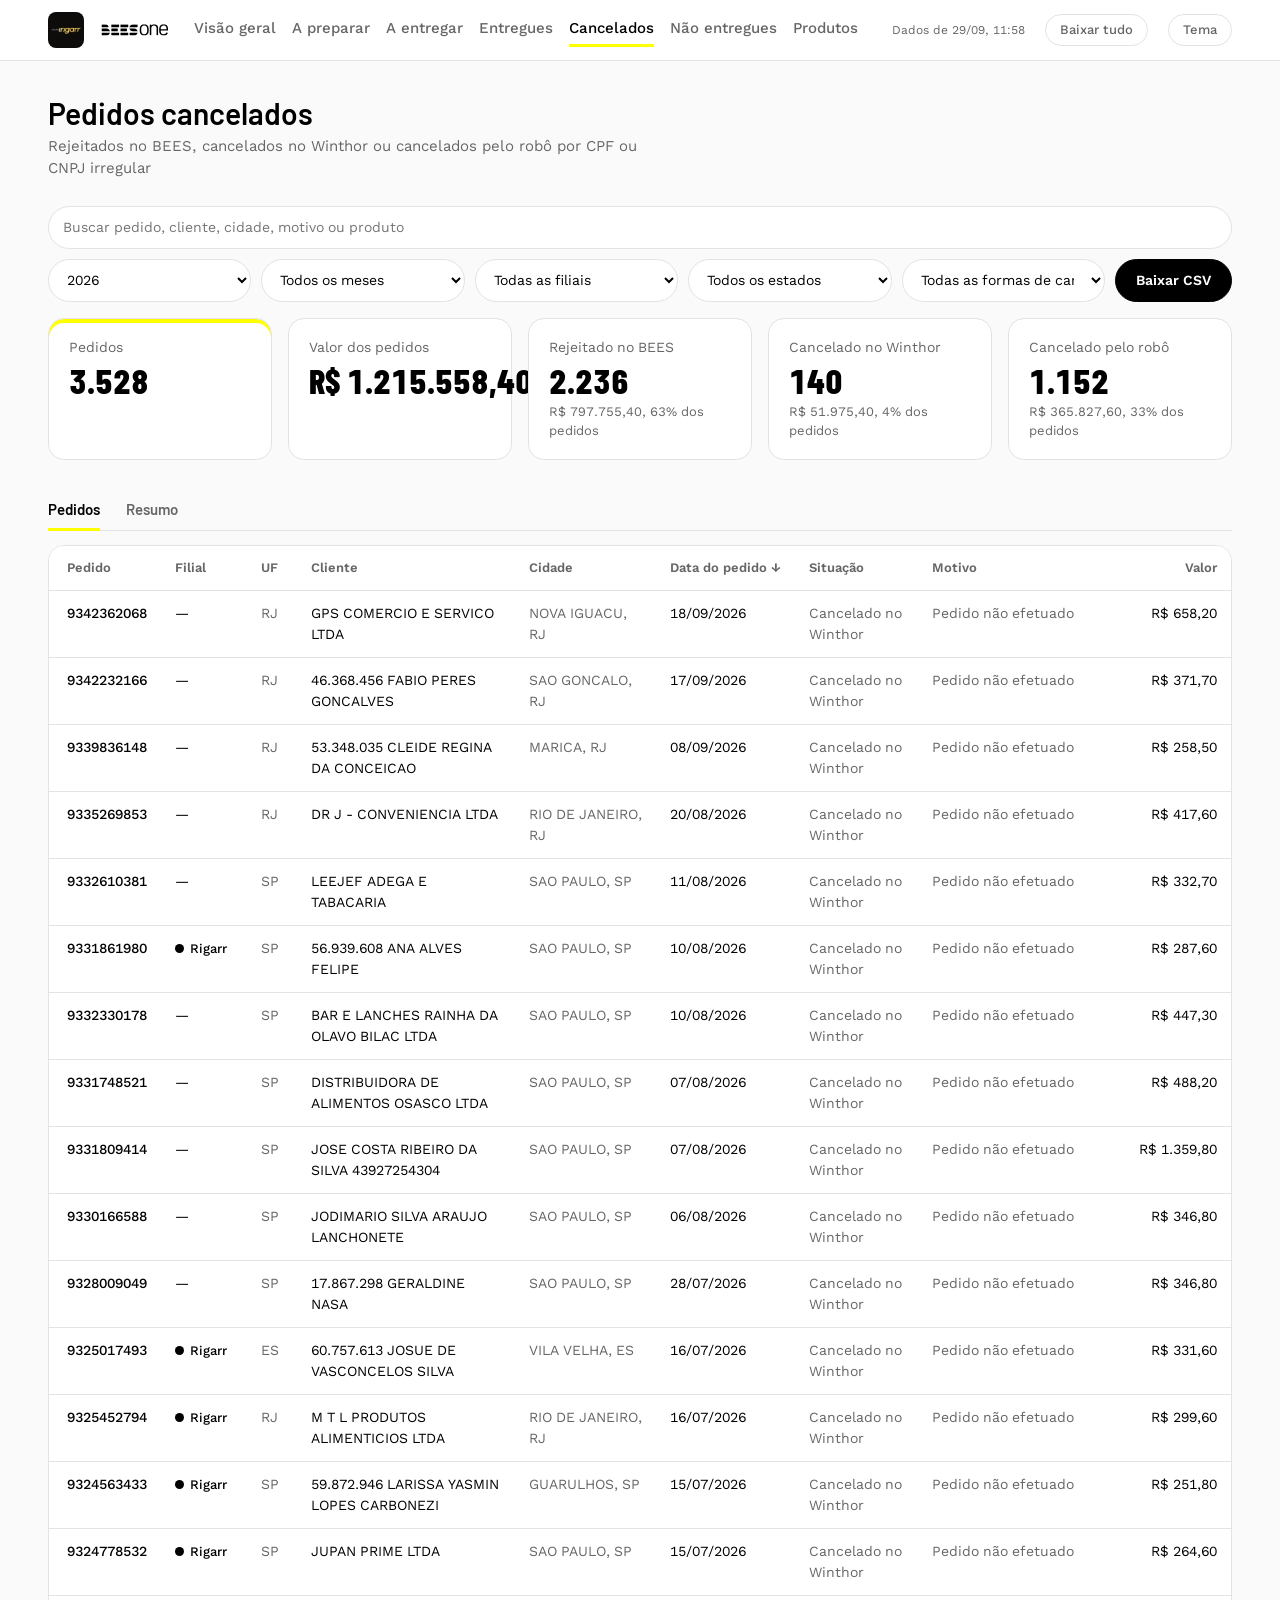
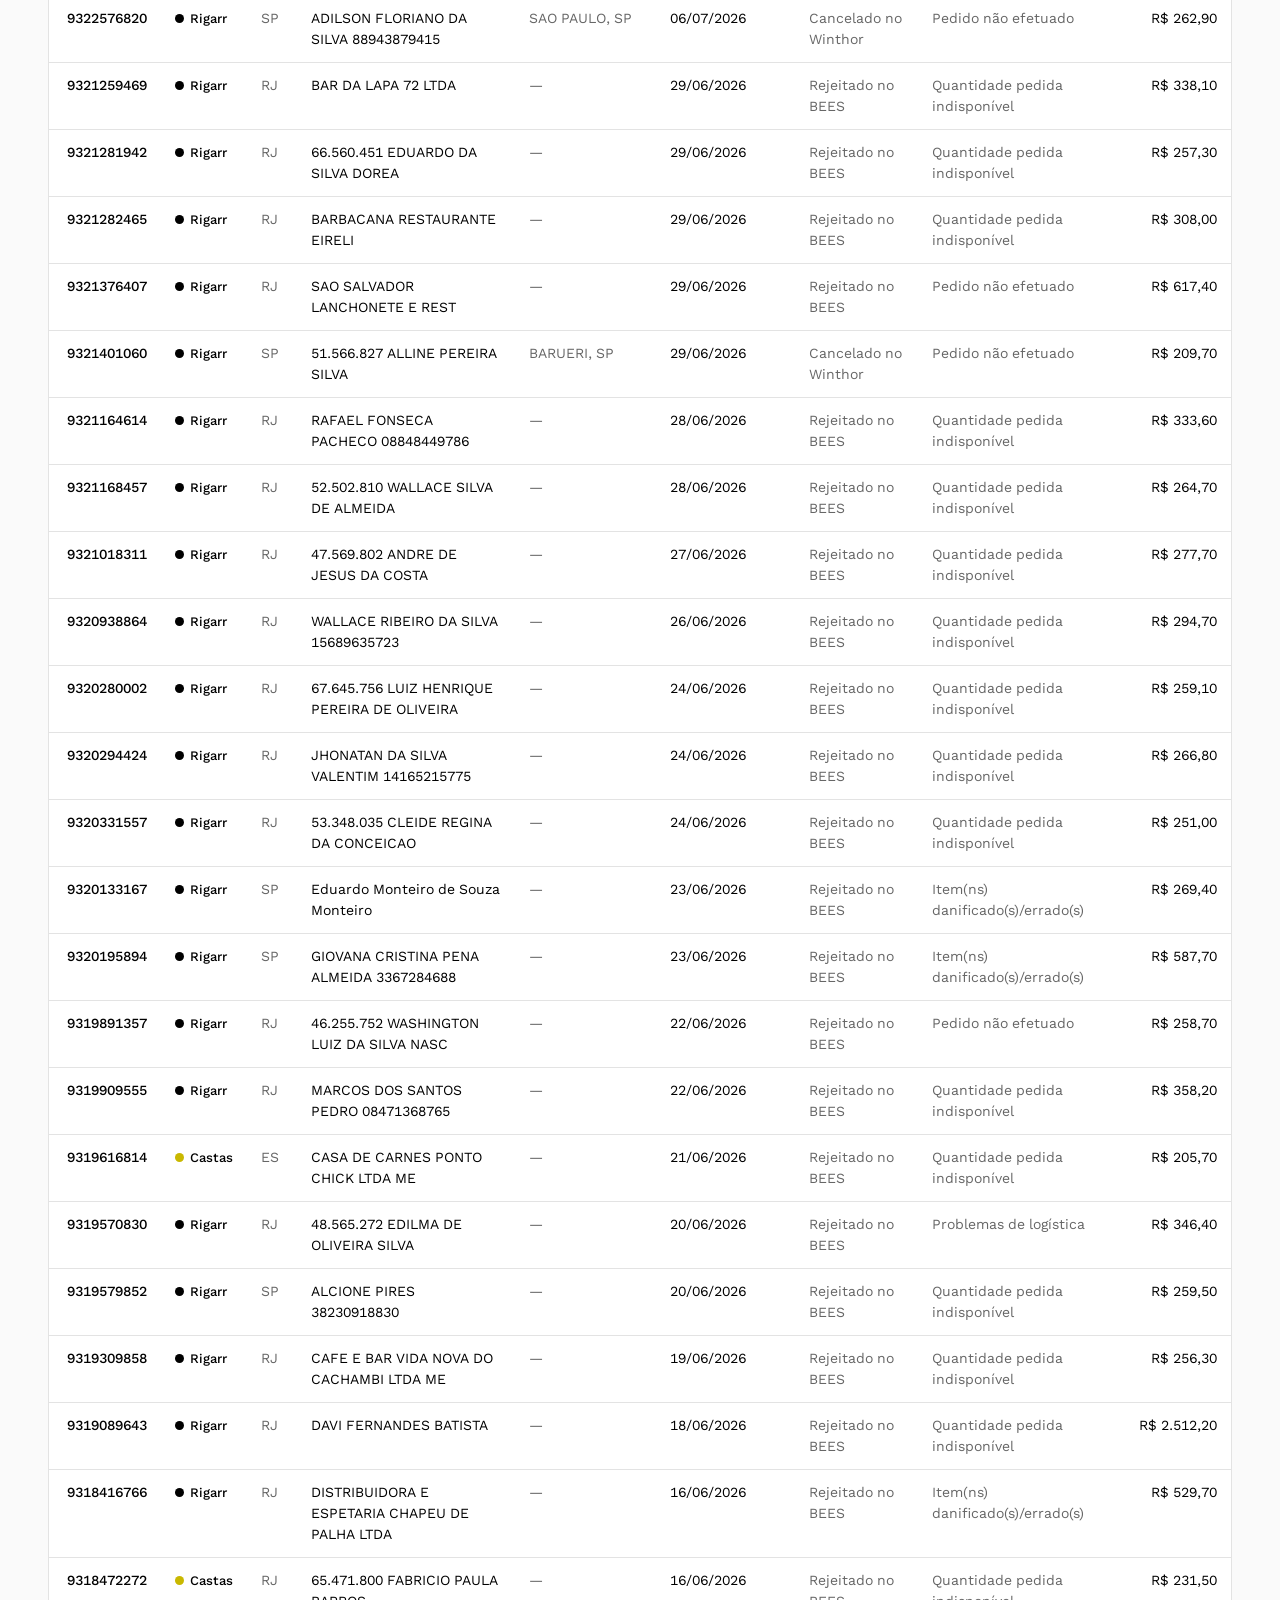
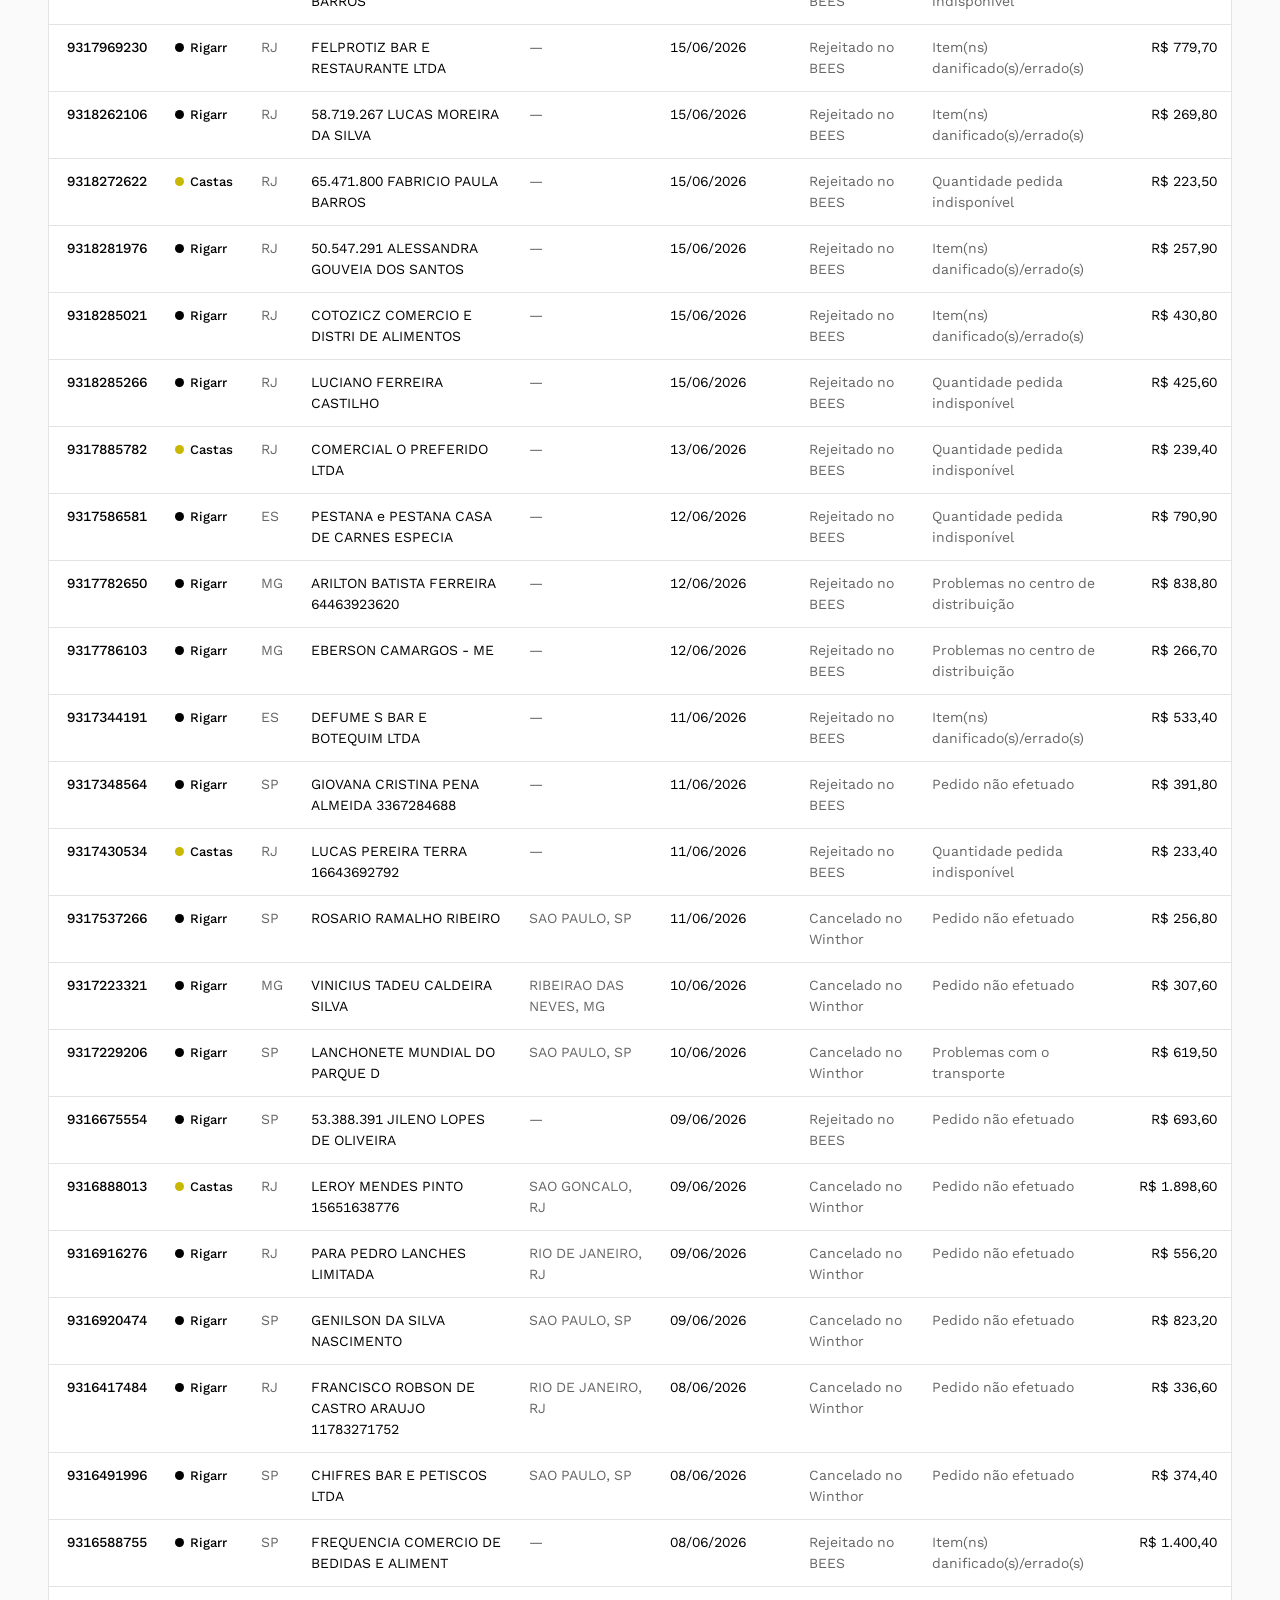
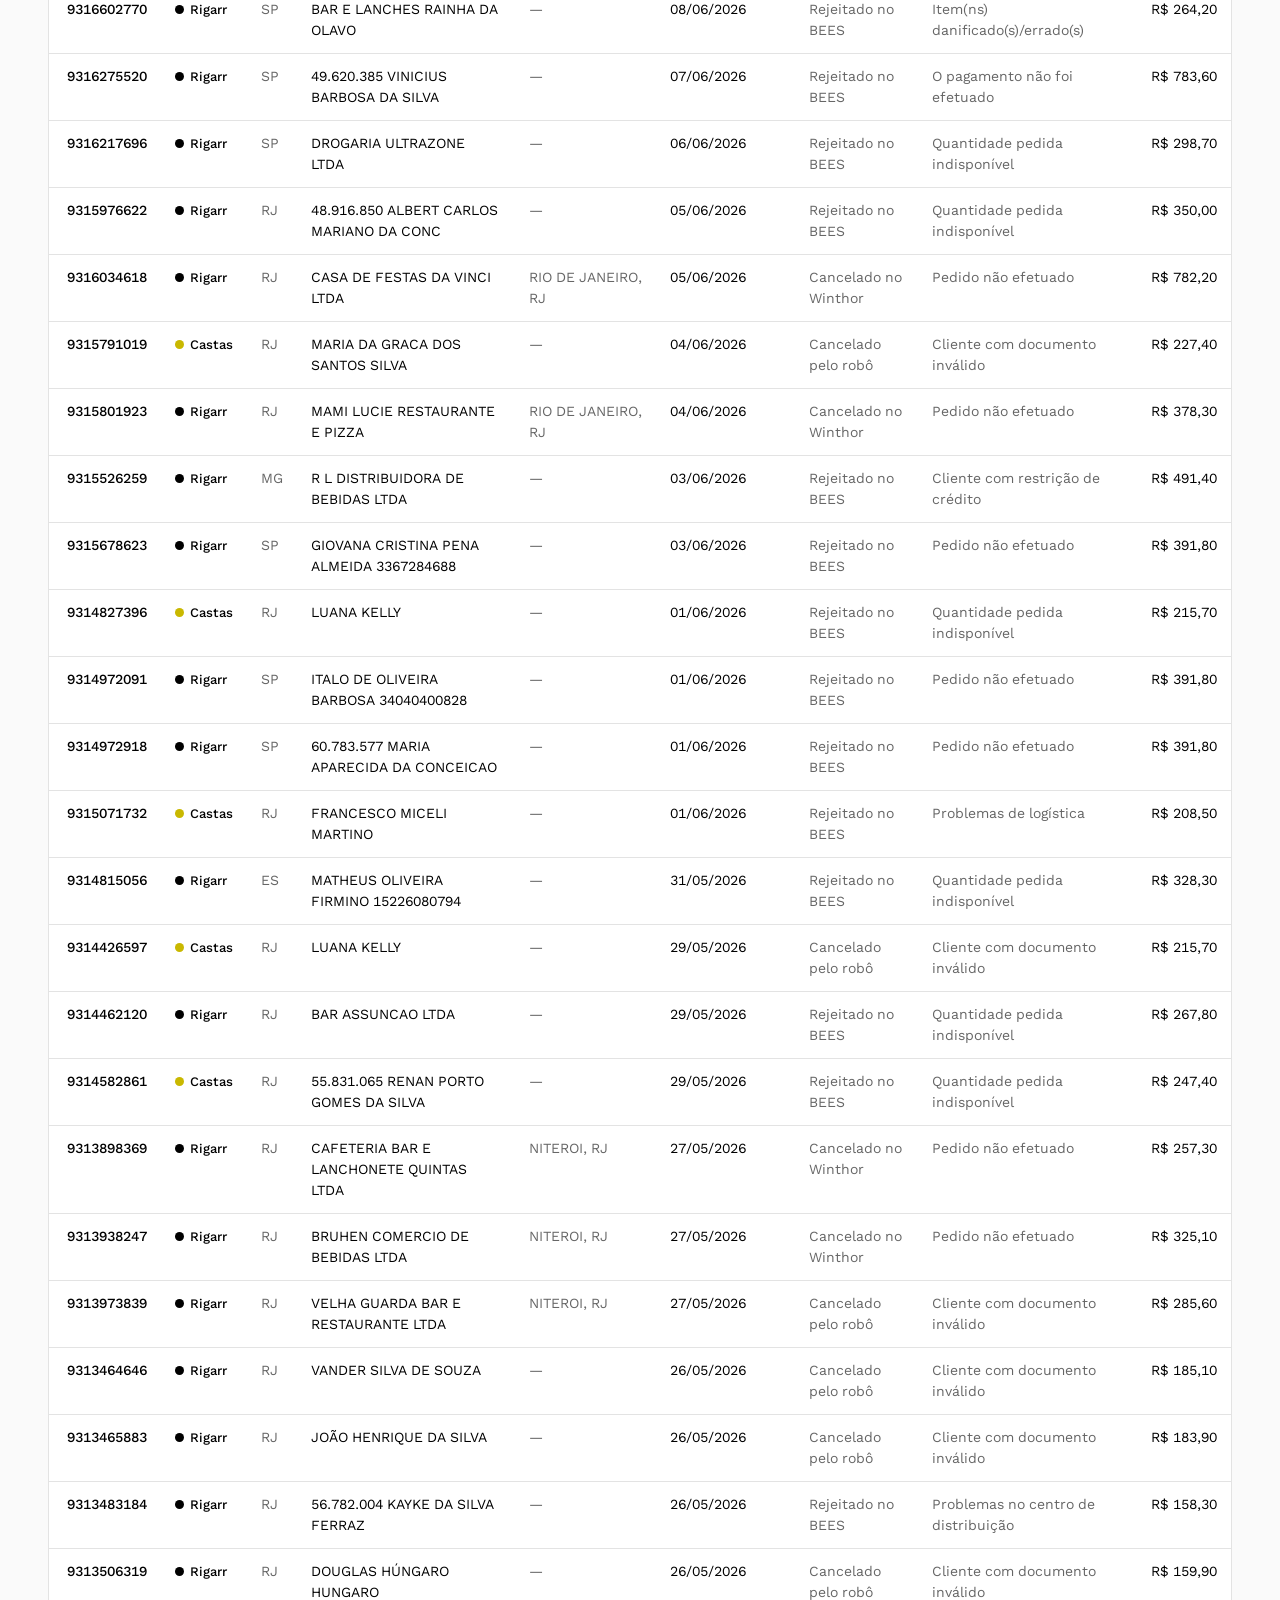
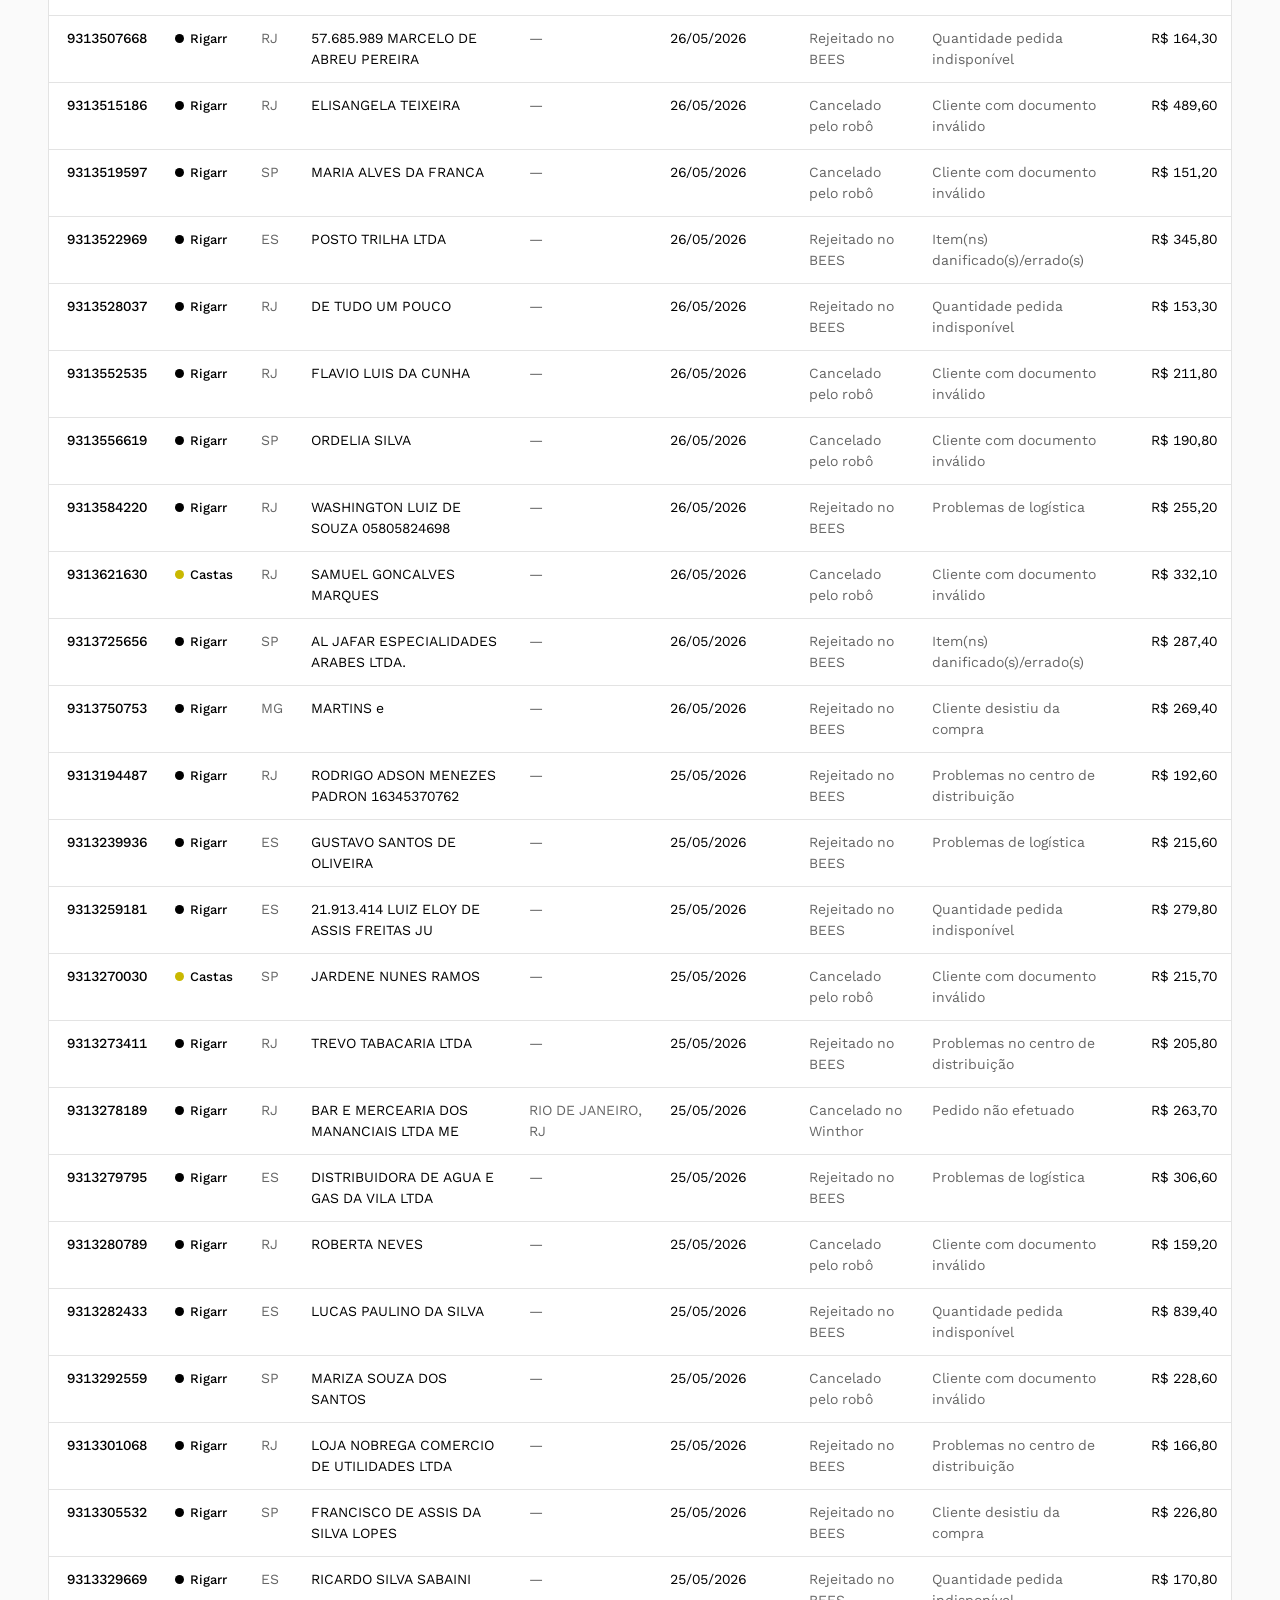
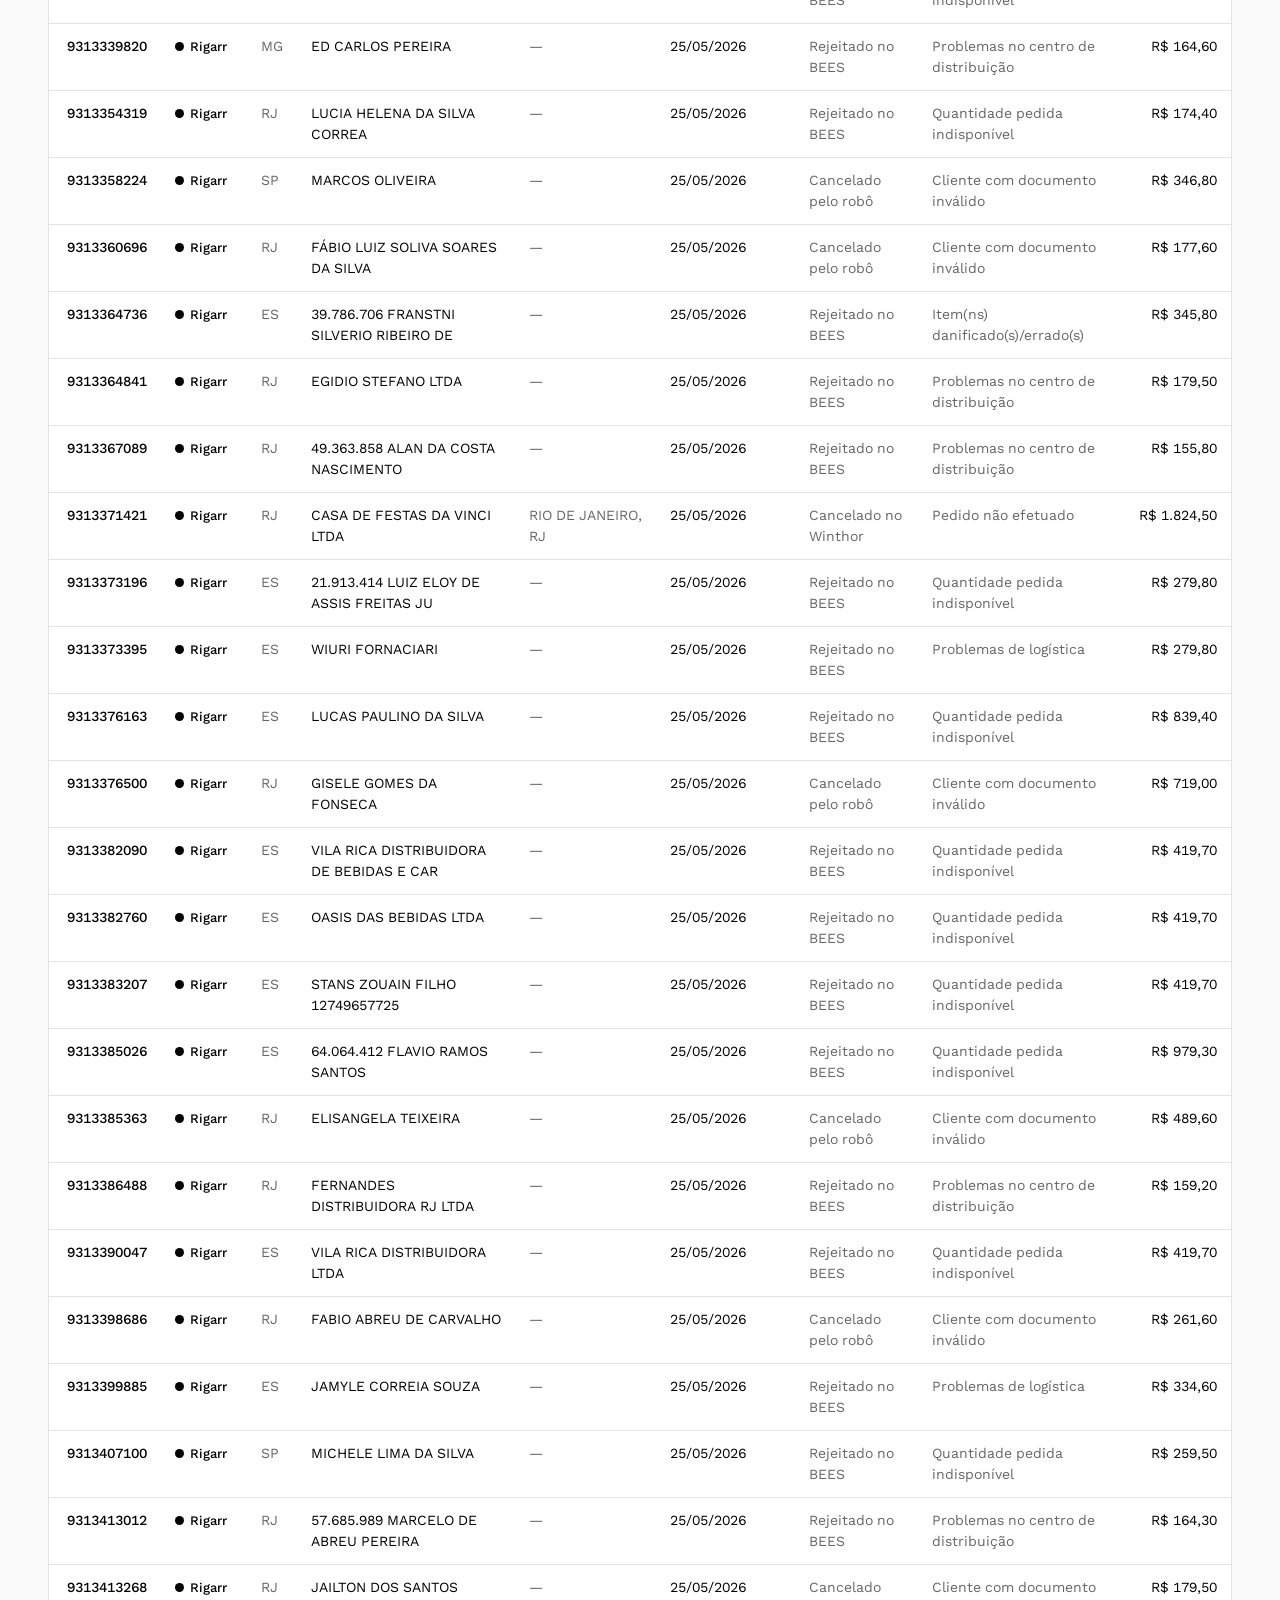
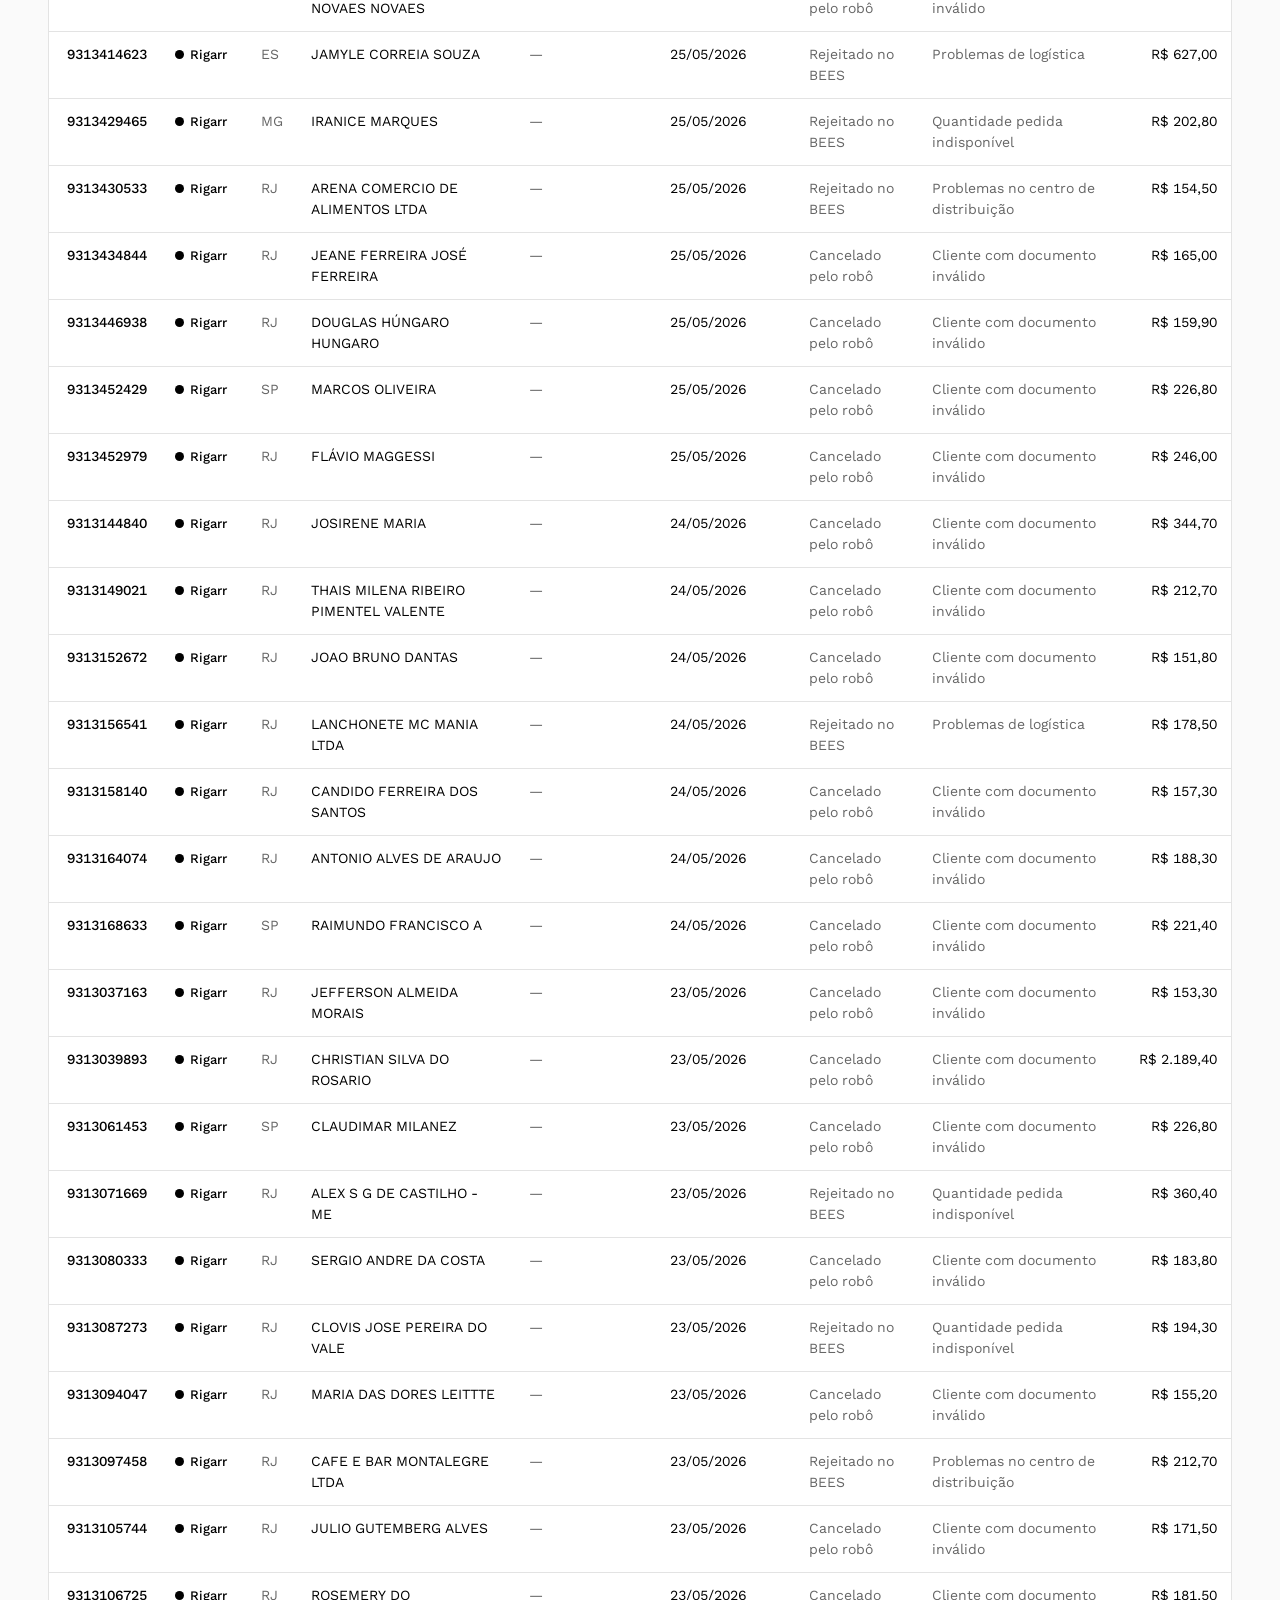
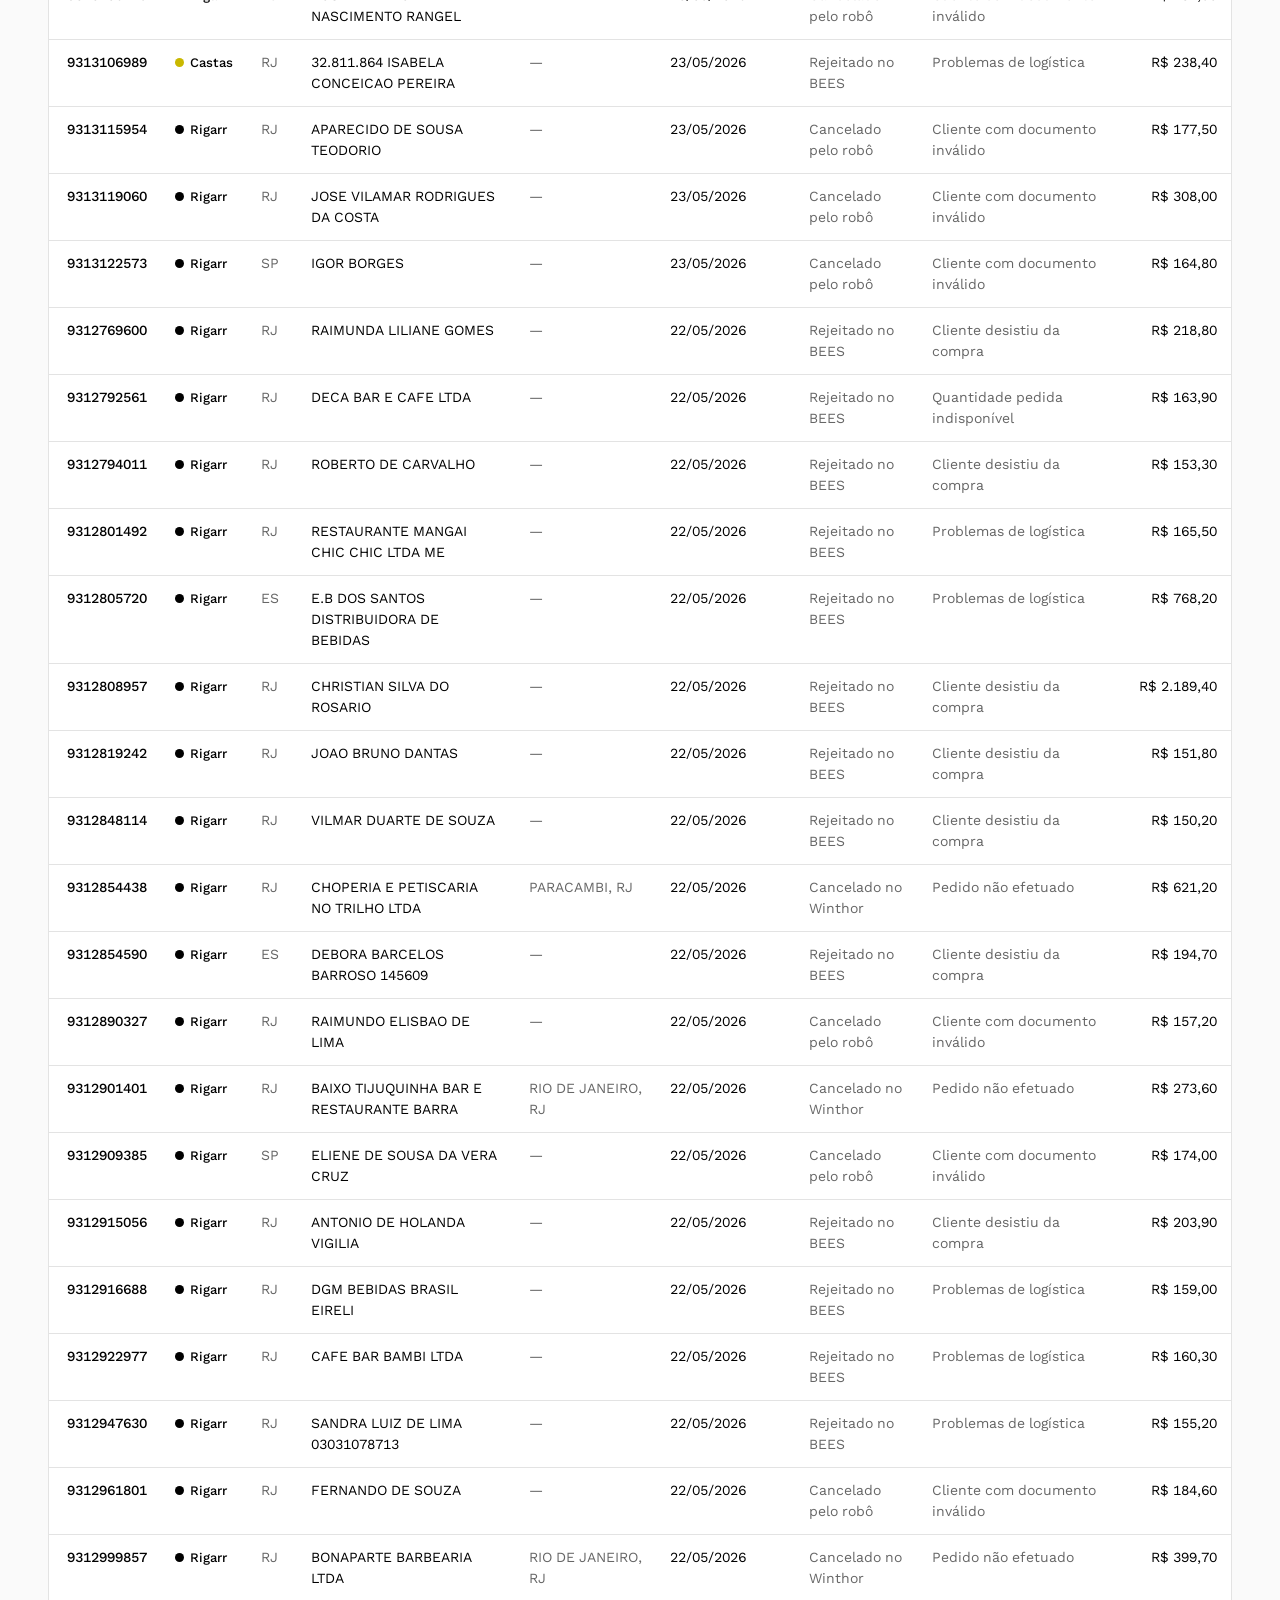
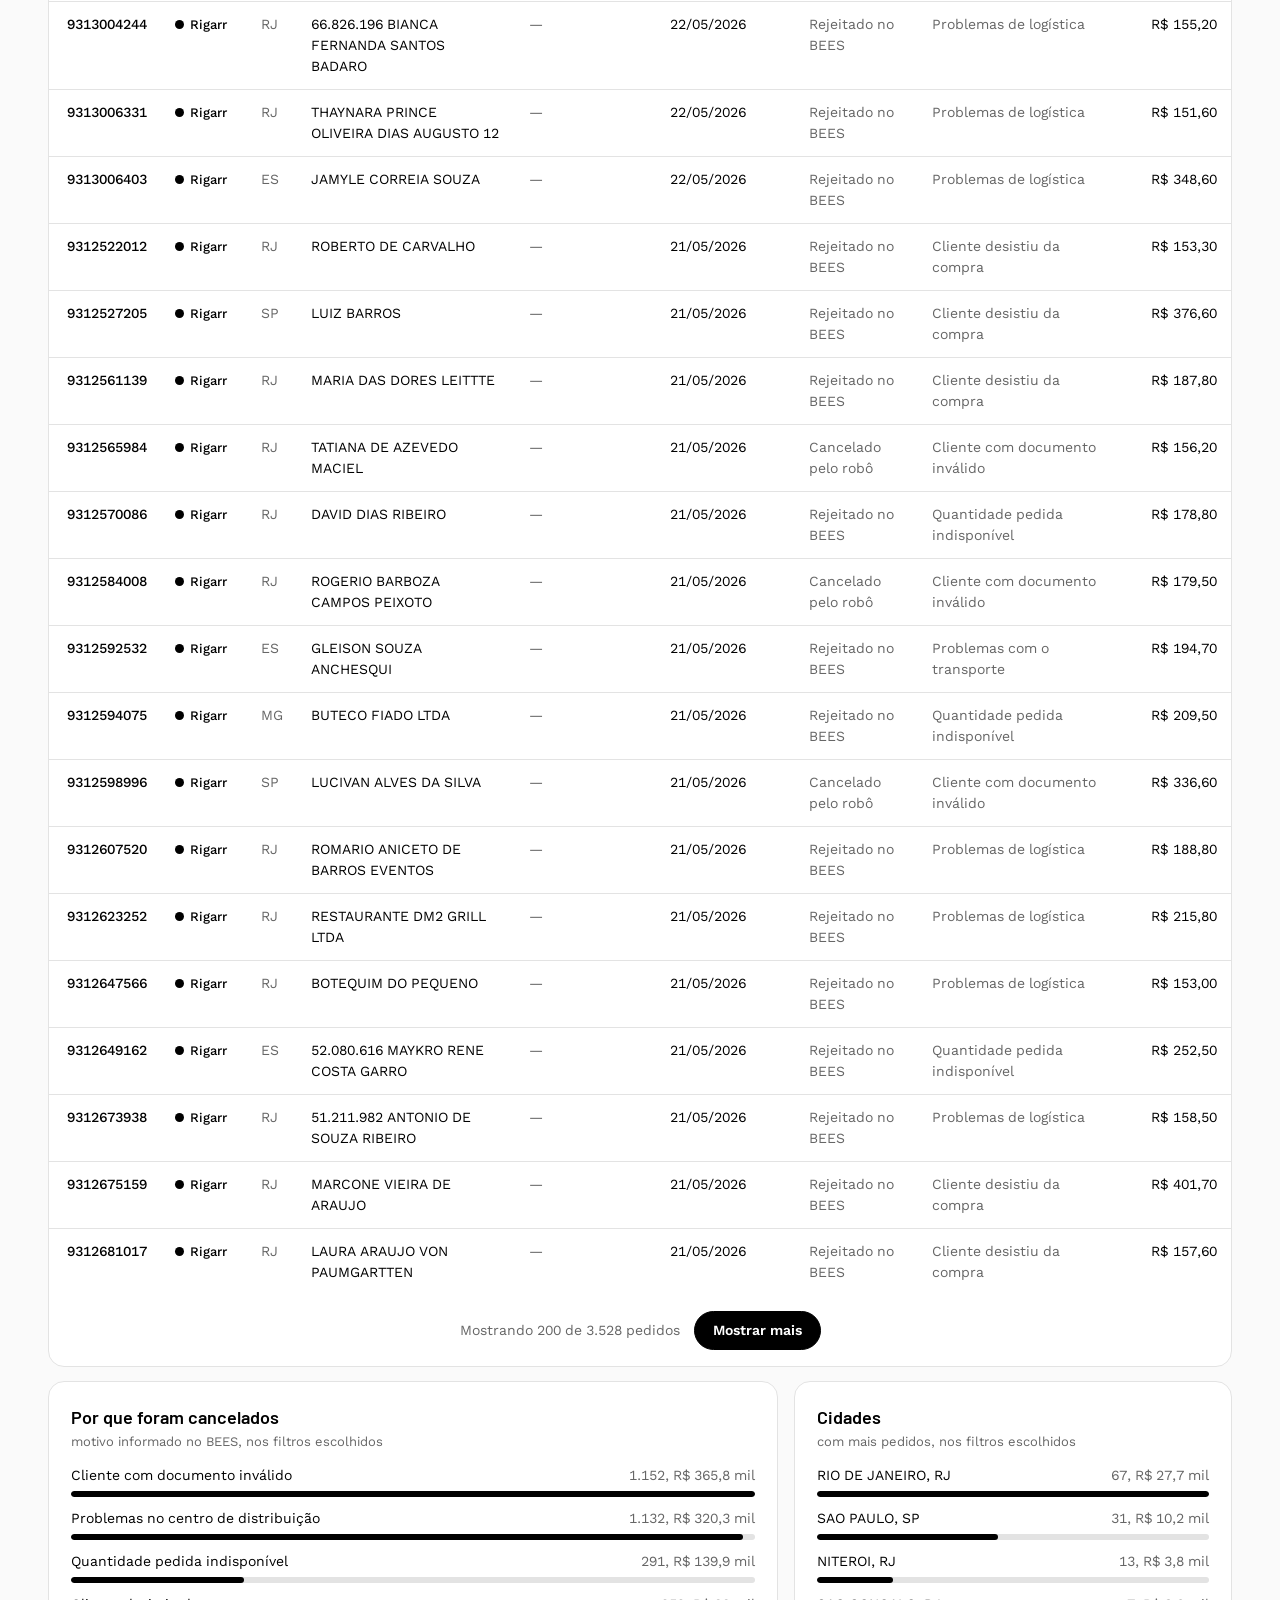
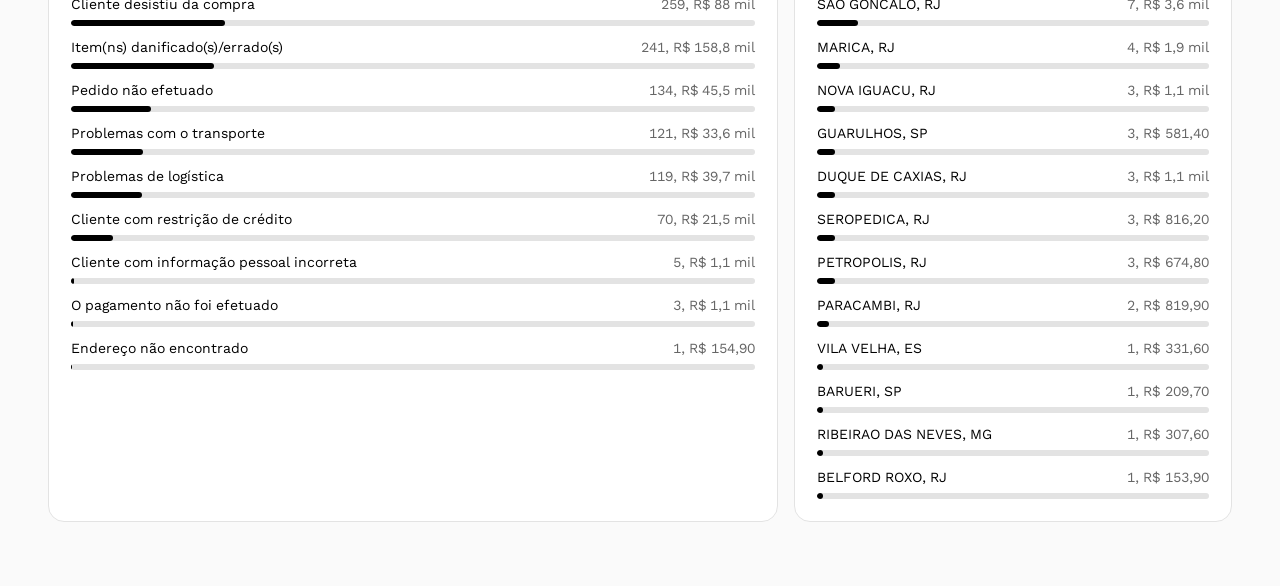
==== cancelados.html @ 4186dbd9 "Atualiza dados 29/09/2026 11:58" ====
<!doctype html>
<html lang="pt-BR">
<head>
<meta charset="utf-8">
<meta name="viewport" content="width=device-width, initial-scale=1">
<meta name="robots" content="noindex, nofollow">
<title>Pedidos Cancelados</title>
<link rel="preconnect" href="https://fonts.googleapis.com">
<link href="https://fonts.googleapis.com/css2?family=Barlow:wght@500;600;700&family=Barlow+Condensed:wght@600;800;900&family=Work+Sans:wght@400;500;600&display=swap" rel="stylesheet">
<!-- ?v= evita que o navegador mostre dados antigos do cache -->
<script>document.write('<link rel="stylesheet" href="estilo.css?v=' + Date.now() + '">')</script>
<script>document.write('<script src="dados.js?v=' + Date.now() + '"><\/script>')</script>
<script>document.write('<script src="comum.js?v=' + Date.now() + '"><\/script>')</script>
<script>document.write('<script src="pedidos_historico.js?v=' + Date.now() + '"><\/script>')</script>
</head>
<body>
<main>
  <h1>Pedidos cancelados</h1>
  <p class="sub">Rejeitados no BEES, cancelados no Winthor ou cancelados pelo robô por CPF ou CNPJ irregular</p>

  <div class="filtros f-hist">
    <input id="f-busca" type="search" placeholder="Buscar pedido, cliente, cidade, motivo ou produto">
    <select id="f-ano"></select>
    <select id="f-mes"></select>
    <select id="f-filial"><option value="">Todas as filiais</option></select>
    <select id="f-uf"><option value="">Todos os estados</option></select>
    <select id="f-tipo"><option value="">Todas as formas de cancelamento</option></select>
    <button class="botao" id="b-csv">Baixar CSV</button>
  </div>

  <div class="grade g-kpi" id="kpis"></div>

  <div class="abas">
    <button class="ativo" data-aba="pedidos">Pedidos</button>
    <button data-aba="resumo">Resumo</button>
  </div>

  <div id="aba-pedidos" class="tabela-wrap"><table id="t-pedidos"></table><div class="mais" id="mais"></div></div>
  <div id="aba-resumo" class="grade g-2" hidden style="margin-top:14px">
    <div class="card"><h2></h2><div id="r-1"></div></div>
    <div class="card"><h2>Cidades <small>com mais pedidos, nos filtros escolhidos</small></h2><div id="r-2"></div></div>
  </div>
</main>

<script>paginaHistorico("cancelados");</script>
</body>
</html>
---- estilo.css ----
/* Painel BEES: visual do BEES One. Fundo cinza claro, blocos brancos arredondados,
   amarelo #FFFF00 e preto; Work Sans no texto, Barlow nos títulos e Barlow Condensed nos números.
   Rigarr em preto, Castas em amarelo escuro. */

:root {
  --papel: #fafafa;
  --superficie: #ffffff;
  --linha: #e3e3e3;
  --tinta: #000000;
  --apagado: #666666;
  --garrafa: #000000;
  --garrafa-claro: #ffff00;
  --ambar: #c9b800;
  --ambar-claro: #fffbb0;
  --alerta: #c62828;
  --alerta-claro: #fbe0e0;
  --faixa: #ffff00;
  --faixa-tinta: #000000;
  --faixa-apagado: rgba(0, 0, 0, .62);

  /* nomes usados pelos gráficos e scripts */
  --text: var(--tinta);
  --text-2: var(--apagado);
  --text-3: var(--apagado);
  --border: var(--linha);
  --accent: var(--garrafa);
  --rigarr: var(--garrafa);
  --castas: var(--ambar);
  --ok: var(--garrafa);
  --warn: var(--ambar);
  --danger: var(--alerta);
  --font: "Work Sans", "Segoe UI", sans-serif;
  --titulo: "Barlow", "Segoe UI", sans-serif;
  --numero: "Barlow Condensed", "Barlow", sans-serif;
  --raio: 16px;

  --largo: 1240px;
  color-scheme: light;
}

@media (prefers-color-scheme: dark) {
  :root:not([data-theme="light"]) {
    --papel: #121212;
    --superficie: #1e1e1e;
    --linha: #333333;
    --tinta: #f5f5f5;
    --apagado: #a6a6a6;
    --garrafa: #ffff00;
    --garrafa-claro: #3a3a10;
    --ambar: #bdbdbd;
    --ambar-claro: #2e2e2a;
    --alerta: #ff6f61;
    --alerta-claro: #3d2220;
    --faixa: #ffff00;
    --faixa-tinta: #000000;
    --faixa-apagado: rgba(0, 0, 0, .62);
    color-scheme: dark;
  }
}
:root[data-theme="dark"] {
  --papel: #121212;
  --superficie: #1e1e1e;
  --linha: #333333;
  --tinta: #f5f5f5;
  --apagado: #a6a6a6;
  --garrafa: #ffff00;
  --garrafa-claro: #3a3a10;
  --ambar: #bdbdbd;
  --ambar-claro: #2e2e2a;
  --alerta: #ff6f61;
  --alerta-claro: #3d2220;
  --faixa: #ffff00;
  --faixa-tinta: #000000;
  --faixa-apagado: rgba(0, 0, 0, .62);
  color-scheme: dark;
}

* { box-sizing: border-box; margin: 0; padding: 0; }
body {
  background: var(--papel);
  color: var(--tinta);
  font: 400 15px/1.5 var(--font);
  font-variant-numeric: tabular-nums;
  -webkit-font-smoothing: antialiased;
}
a { color: var(--garrafa); text-underline-offset: 3px; }
:focus-visible { outline: 2px solid var(--garrafa); outline-offset: 2px; }
@media (prefers-reduced-motion: reduce) { * { transition: none !important; animation: none !important; } }

/* --- Topo ---------------------------------------------------------------- */
.topo { background: var(--superficie); box-shadow: 0 1px 0 var(--linha); position: sticky; top: 0; z-index: 10; }
.topo-in {
  max-width: var(--largo); margin: 0 auto; padding: 12px 28px;
  display: flex; align-items: center; gap: 12px 20px; flex-wrap: wrap;
}
.marca { display: flex; align-items: center; gap: 12px; color: var(--tinta); text-decoration: none; align-self: center; }
.logo-rigarr { width: 36px; height: 36px; border-radius: 8px; display: block; }
.logo-bees { height: 22px; width: auto; display: block; }
.marca span { font-weight: 500; color: var(--apagado); font-size: 14px; padding-left: 12px; border-left: 1px solid var(--linha); }
/* A logo do BEES é preta: no tema escuro fica branca */
:root[data-theme="dark"] .logo-bees { filter: invert(1); }
@media (prefers-color-scheme: dark) { :root:not([data-theme="light"]) .logo-bees { filter: invert(1); } }
/* Com sete páginas no menu não sobra espaço para o nome ao lado das logos */
.marca span { display: none; }
.nav { display: flex; flex-wrap: wrap; gap: 4px 16px; }
.nav a { color: var(--apagado); text-decoration: none; font-weight: 500; padding: 4px 0; border-bottom: 2px solid transparent; }
.nav a:hover { color: var(--tinta); }
.nav a.ativo { color: var(--tinta); border-bottom: 3px solid var(--faixa); }
.gerado { margin-left: auto; color: var(--apagado); font-size: 12px; }
.tema {
  background: none; border: 1px solid var(--linha); color: var(--apagado); font: inherit; font-size: 13px;
  border-radius: 999px; padding: 5px 14px; cursor: pointer; font-weight: 500;
}
.tema:hover { color: var(--tinta); border-color: var(--apagado); }

main { max-width: var(--largo); margin: 0 auto; padding: 36px 28px 64px; }

/* --- Abertura ------------------------------------------------------------ */
h1 { font-family: var(--titulo); font-size: 30px; font-weight: 600; line-height: 1.15; }
.dia { font-size: 15px; font-weight: 500; color: var(--apagado); }
.sub { color: var(--apagado); margin-top: 4px; max-width: 70ch; }
.frase {
  font-family: var(--titulo); font-size: clamp(26px, 3.4vw, 40px); line-height: 1.15; font-weight: 600;
  max-width: 26ch; margin-top: 6px;
}
.frase b { font-family: var(--numero); font-weight: 900; font-size: 1.12em; }

/* Faixa do fluxo do pedido: o único elemento de destaque da página */
.fluxo {
  margin-top: 28px; padding: 24px 28px 22px; background: var(--faixa); color: var(--faixa-tinta); border-radius: var(--raio);
  display: grid; grid-template-columns: repeat(4, 1fr); gap: 0;
}
.fluxo a { color: inherit; text-decoration: none; display: block; padding: 0 20px 0 18px; border-left: 1px solid rgba(0,0,0,.22); }
.fluxo a:first-child { border-left: 0; padding-left: 0; }
.fluxo a:hover .etapa-n { text-decoration: underline; text-decoration-thickness: 2px; text-underline-offset: 6px; }
.etapa-nome { font-size: 14px; font-weight: 500; color: var(--faixa-apagado); }
.etapa-n { font-family: var(--numero); font-size: clamp(40px, 5vw, 64px); font-weight: 900; line-height: 1.05; }
.etapa-det { font-size: 13px; color: var(--faixa-apagado); margin-top: 2px; }
@media (max-width: 900px) {
  .fluxo { grid-template-columns: repeat(2, 1fr); row-gap: 18px; }
  .fluxo a, .fluxo a:first-child { border-left: 0; padding-left: 0; }
}

/* --- Seções -------------------------------------------------------------- */
.secao-titulo {
  display: flex; align-items: baseline; gap: 14px; flex-wrap: wrap;
  font-family: var(--titulo); font-size: 24px; font-weight: 600;
  margin: 48px 0 16px;
}
.secao-titulo span { font-family: var(--font); font-size: 14px; font-weight: 400; color: var(--apagado); }
.secao { margin-top: 32px; }
h2 { font-family: var(--titulo); font-size: 18px; font-weight: 600; margin-bottom: 14px; }
h2 small { display: block; font-family: var(--font); color: var(--apagado); font-weight: 400; font-size: 13px; margin-top: 1px; }

.grade { display: grid; gap: 16px; }
.g-kpi { grid-template-columns: repeat(auto-fit, minmax(190px, 1fr)); margin-top: 16px; }
.g-2 { grid-template-columns: 5fr 3fr; }
.g-2i { grid-template-columns: 1fr 1fr; }
.g-3 { grid-template-columns: repeat(3, 1fr); }
@media (max-width: 960px) { .g-2, .g-2i, .g-3 { grid-template-columns: 1fr; } }

/* Blocos brancos arredondados, como no BEES One */
.card { min-width: 0; background: var(--superficie); border: 1px solid var(--linha); border-radius: var(--raio); padding: 22px; }

/* Números de apoio: bloco branco com valor grande */
.kpi { background: var(--superficie); border: 1px solid var(--linha); border-radius: var(--raio); padding: 18px 20px; }
.kpi .rot { font-size: 14px; color: var(--apagado); }
.kpi .val { font-family: var(--numero); font-size: 34px; font-weight: 800; line-height: 1.1; margin-top: 4px; }
.kpi .det { font-size: 13px; color: var(--apagado); margin-top: 3px; }
.kpi .det b { font-weight: 600; }
.kpi.destaque { box-shadow: inset 0 4px 0 var(--faixa); }
.sobe { color: var(--garrafa); }
.desce { color: var(--alerta); }

.grafico { position: relative; height: 280px; }
.grafico.alto { height: 340px; }

/* --- Listas de barras ---------------------------------------------------- */
.barras { display: flex; flex-direction: column; gap: 11px; }
.barra .linha { display: flex; justify-content: space-between; gap: 14px; font-size: 14px; }
.barra .nome { overflow: hidden; text-overflow: ellipsis; white-space: nowrap; }
.barra .num { color: var(--apagado); white-space: nowrap; }
.barra .trilho { height: 6px; background: var(--linha); margin-top: 5px; border-radius: 999px; overflow: hidden; }
.barra .trilho span { display: block; height: 100%; background: var(--garrafa); border-radius: 999px; }

/* --- Tabelas ------------------------------------------------------------- */
.tabela-wrap { overflow-x: auto; background: var(--superficie); border: 1px solid var(--linha); border-radius: var(--raio); }
.card .tabela-wrap { border-radius: 10px; }
table { width: 100%; border-collapse: collapse; font-size: 14px; }
th {
  text-align: left; font-weight: 600; color: var(--apagado); font-size: 13px;
  padding: 12px 14px; border-bottom: 1px solid var(--linha); background: var(--superficie);
  white-space: nowrap; position: sticky; top: 0; cursor: pointer; user-select: none;
}
th:first-child, td:first-child { padding-left: 18px; }
th.n, td.n { text-align: right; }
td { padding: 12px 14px; border-bottom: 1px solid var(--linha); vertical-align: top; }
tbody tr:last-child td { border-bottom: 0; }
tbody tr.clicavel { cursor: pointer; }
tbody tr.clicavel:hover { background: var(--papel); }
tbody tr.aberto { background: var(--papel); }
tbody tr.aberto td:first-child { box-shadow: inset 4px 0 0 var(--faixa); }
.mono { font-weight: 500; }
.fraco { color: var(--apagado); }

/* Status: quadradinho de cor + texto, sem pílula */
.tag { display: inline-flex; align-items: center; gap: 6px; font-size: 13px; font-weight: 500; white-space: nowrap; color: var(--tinta); }
.tag::before { content: ""; width: 9px; height: 9px; border-radius: 50%; background: var(--apagado); flex: none; }
.tag.rigarr::before, .tag.ok::before { background: var(--garrafa); }
.tag.castas::before, .tag.amanha::before { background: var(--ambar); }
.tag.hoje, .tag.cpf { color: var(--alerta); }
.tag.hoje::before, .tag.cpf::before { background: var(--alerta); }
.tag.azul::before { background: transparent; border: 2px solid var(--garrafa); width: 5px; height: 5px; }

/* --- Detalhe do pedido --------------------------------------------------- */
.detalhe td { background: var(--papel); padding: 18px 20px 22px; }
.detalhe:hover td { background: var(--papel); }
.det-grade { display: grid; grid-template-columns: repeat(3, 1fr); gap: 20px 28px; margin-bottom: 16px; }
@media (max-width: 800px) { .det-grade, .det-grade[style] { grid-template-columns: 1fr !important; } }
.det-grade dt { font-size: 12px; color: var(--apagado); }
.det-grade dd { margin-bottom: 10px; word-break: break-word; }
.itens { background: var(--superficie); border: 1px solid var(--linha); border-radius: 10px; border-collapse: separate; overflow: hidden; }
.itens th { position: static; background: none; cursor: default; }

/* --- Filtros ------------------------------------------------------------- */
.filtros { display: grid; grid-template-columns: 2fr repeat(4, 1fr) auto; gap: 10px; margin-top: 26px; }
@media (max-width: 960px) { .filtros { grid-template-columns: 1fr 1fr; } }
.filtros input, .filtros select, .botao {
  width: 100%; padding: 10px 14px; border: 1px solid var(--linha); border-radius: 999px;
  background: var(--superficie); color: var(--tinta); font: inherit; font-size: 14px;
}
.filtros input:focus, .filtros select:focus { outline: 2px solid var(--garrafa); outline-offset: -1px; }
.botao { cursor: pointer; font-weight: 600; white-space: nowrap; width: auto; background: #000; color: #fff; border-color: #000; padding: 10px 20px; }
.botao:hover { background: var(--faixa); border-color: var(--tinta); color: #000; }

.abas { display: flex; gap: 26px; border-bottom: 1px solid var(--linha); margin: 30px 0 0; font-family: var(--titulo); }
.abas button {
  background: none; border: none; font: inherit; font-weight: 600; color: var(--apagado); padding: 8px 0;
  border-bottom: 2px solid transparent; margin-bottom: -1px; cursor: pointer;
}
.abas button.ativo { color: var(--tinta); border-bottom: 3px solid var(--faixa); }
.abas ~ .tabela-wrap { margin-top: 14px; }
.vazio { padding: 40px 0; color: var(--apagado); }

/* Quadro de próximos passos (página A entregar): cada status é um botão de filtro */
.kpi.acao { cursor: pointer; }
.kpi.acao:hover { border-color: var(--tinta); }
.kpi.acao .rot .tag { font-size: 14px; }

@media (max-width: 640px) {
  .topo-in { padding: 12px 16px; gap: 14px 22px; }
  main { padding: 26px 16px 48px; }
  .fluxo { padding: 20px 18px; }
  .gerado { margin-left: 0; width: 100%; order: 3; }
}

/* --- Filtro de período do dashboard (fica visível ao rolar) ---------------- */
.filtros-periodo {
  position: sticky; top: 61px; z-index: 5; margin: 36px 0 0; padding: 12px 0;
  display: flex; align-items: center; gap: 12px 18px; flex-wrap: wrap; background: var(--papel);
}
.filtros-periodo label { display: flex; align-items: center; gap: 8px; font-weight: 600; font-family: var(--titulo); }
.filtros-periodo select {
  padding: 8px 14px; border: 1px solid var(--linha); border-radius: 999px; background: var(--superficie);
  color: var(--tinta); font: inherit; font-family: var(--font); font-weight: 500; min-width: 96px;
}
.filtros-periodo select:focus { outline: 2px solid var(--tinta); outline-offset: 1px; }
.filtros-periodo p { font-size: 13px; }
.filtros-periodo + .secao-titulo { margin-top: 18px; }
@media (max-width: 640px) { .filtros-periodo { top: 96px; } }

/* Seção Entrega: seis indicadores numa linha só, em cartões compactos */
#kpis-entrega { grid-template-columns: repeat(6, minmax(0, 1fr)); gap: 12px; }
#kpis-entrega .kpi { padding: 14px 14px; }
#kpis-entrega .kpi .rot { font-size: 13px; }
#kpis-entrega .kpi .val { font-size: 28px; }
#kpis-entrega .kpi .det { font-size: 12px; }
@media (max-width: 1100px) { #kpis-entrega { grid-template-columns: repeat(3, minmax(0, 1fr)); } }
@media (max-width: 640px) { #kpis-entrega { grid-template-columns: repeat(2, minmax(0, 1fr)); } }

/* --- Páginas de entregues, cancelados e não entregues ----------------------- */
.filtros.f-hist { grid-template-columns: repeat(5, 1fr) auto; }
.filtros.f-hist input { grid-column: 1 / -1; }
@media (max-width: 1100px) { .filtros.f-hist { grid-template-columns: 1fr 1fr 1fr; } }
@media (max-width: 640px) { .filtros.f-hist { grid-template-columns: 1fr 1fr; } }
.mais { display: flex; align-items: center; justify-content: center; gap: 14px; padding: 16px; color: var(--apagado); font-size: 14px; }
.mais .botao { padding: 8px 18px; }
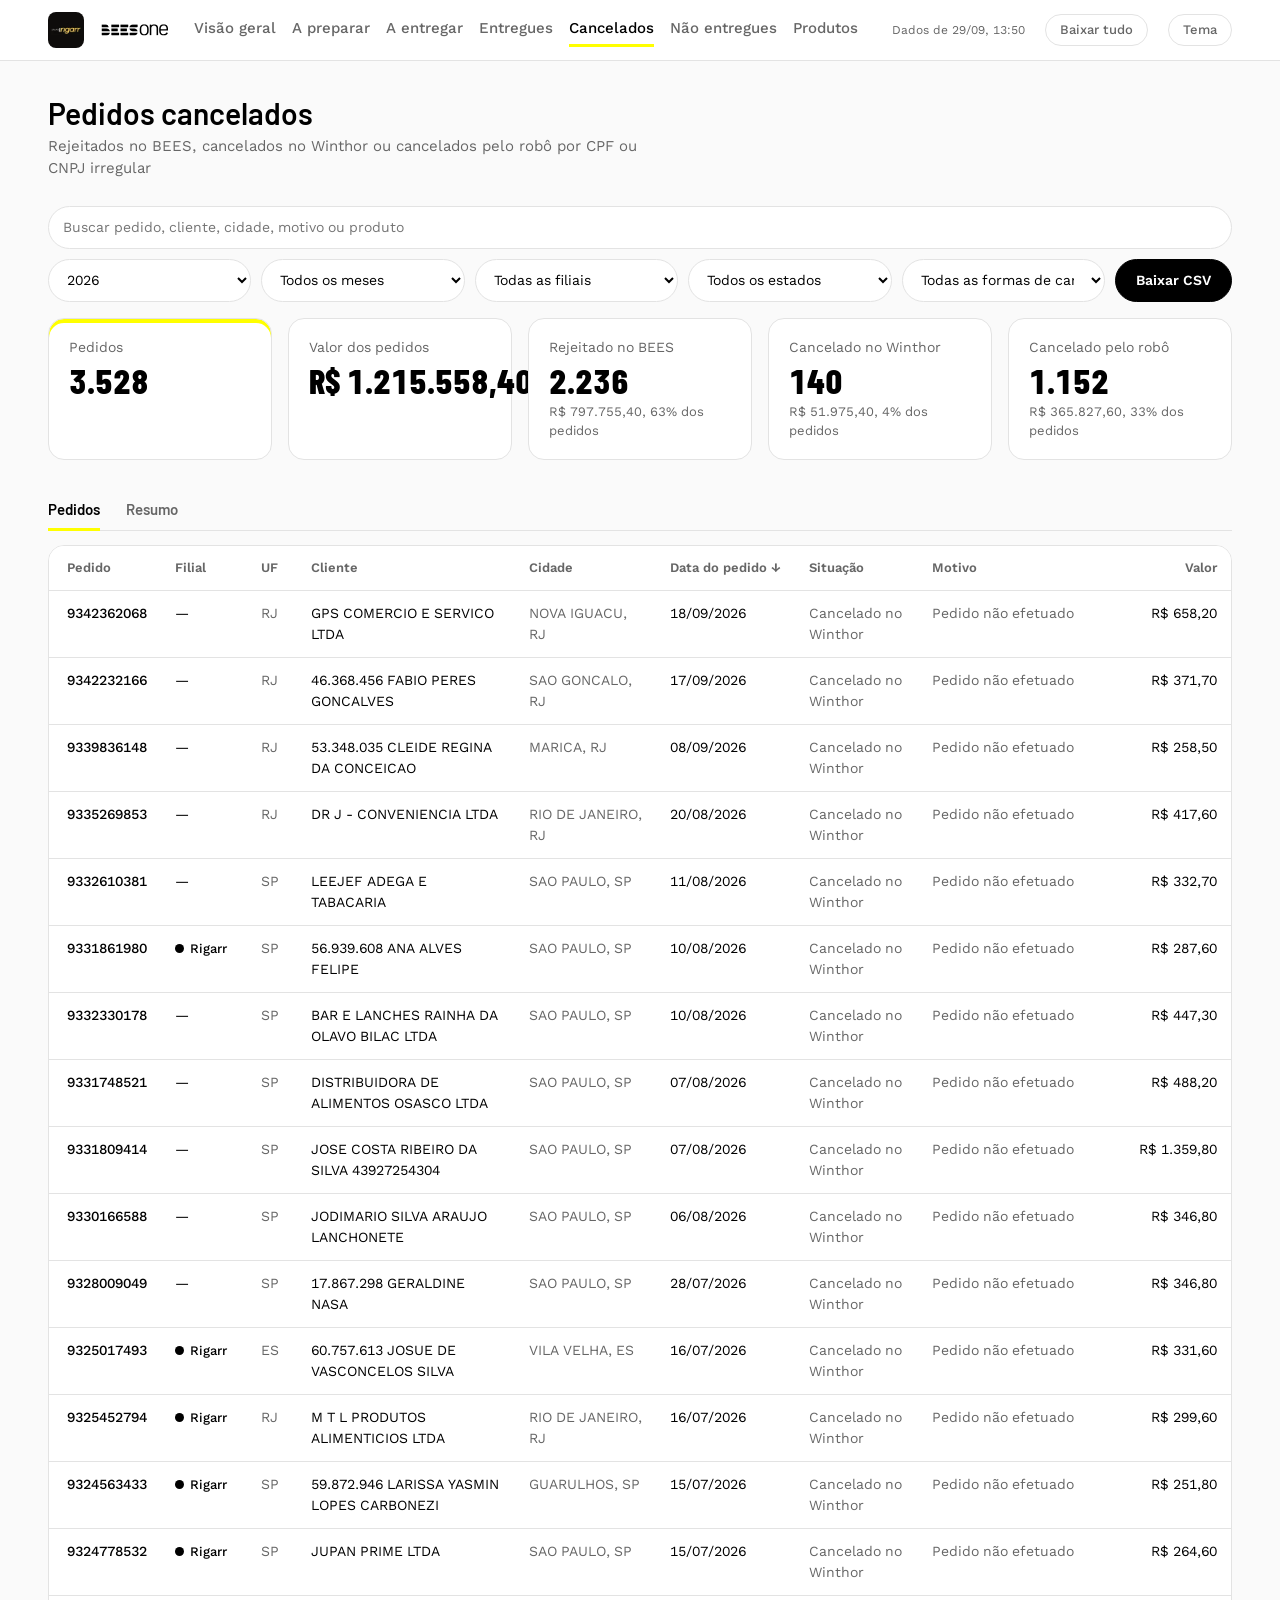
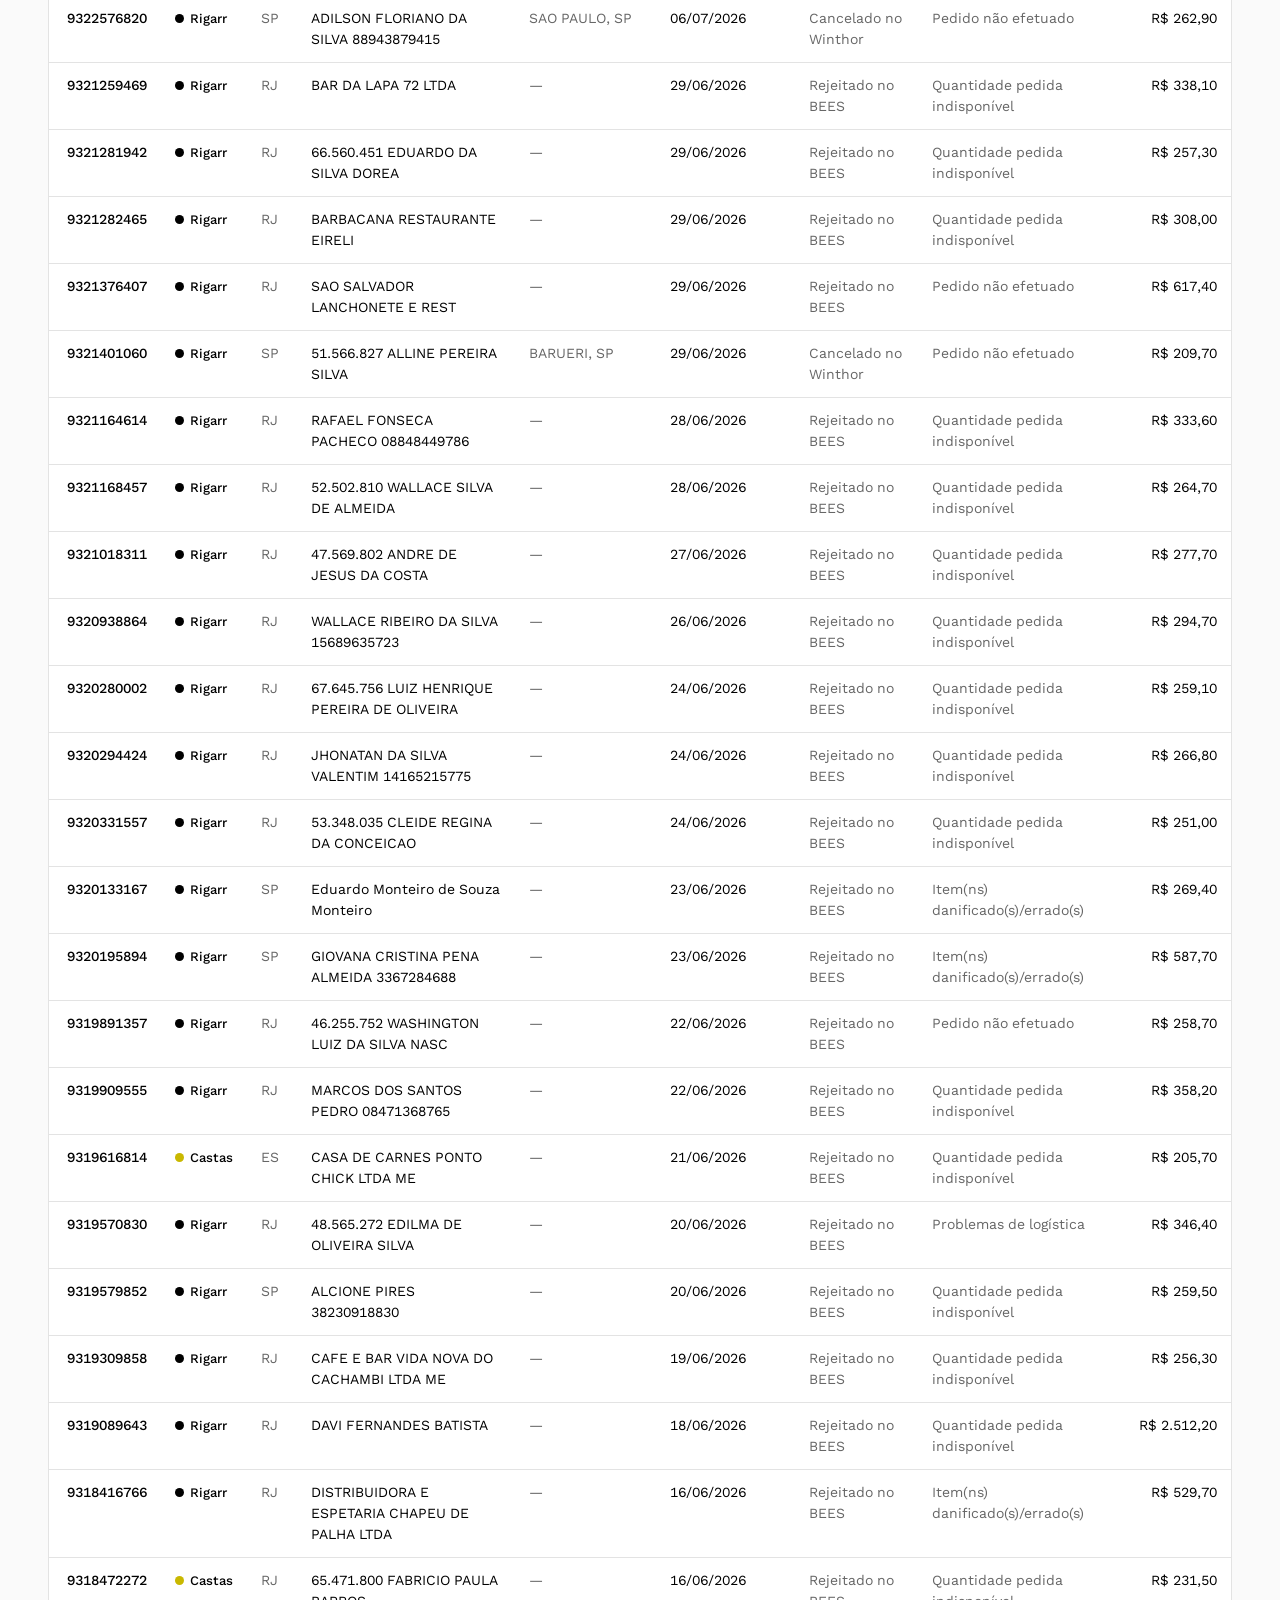
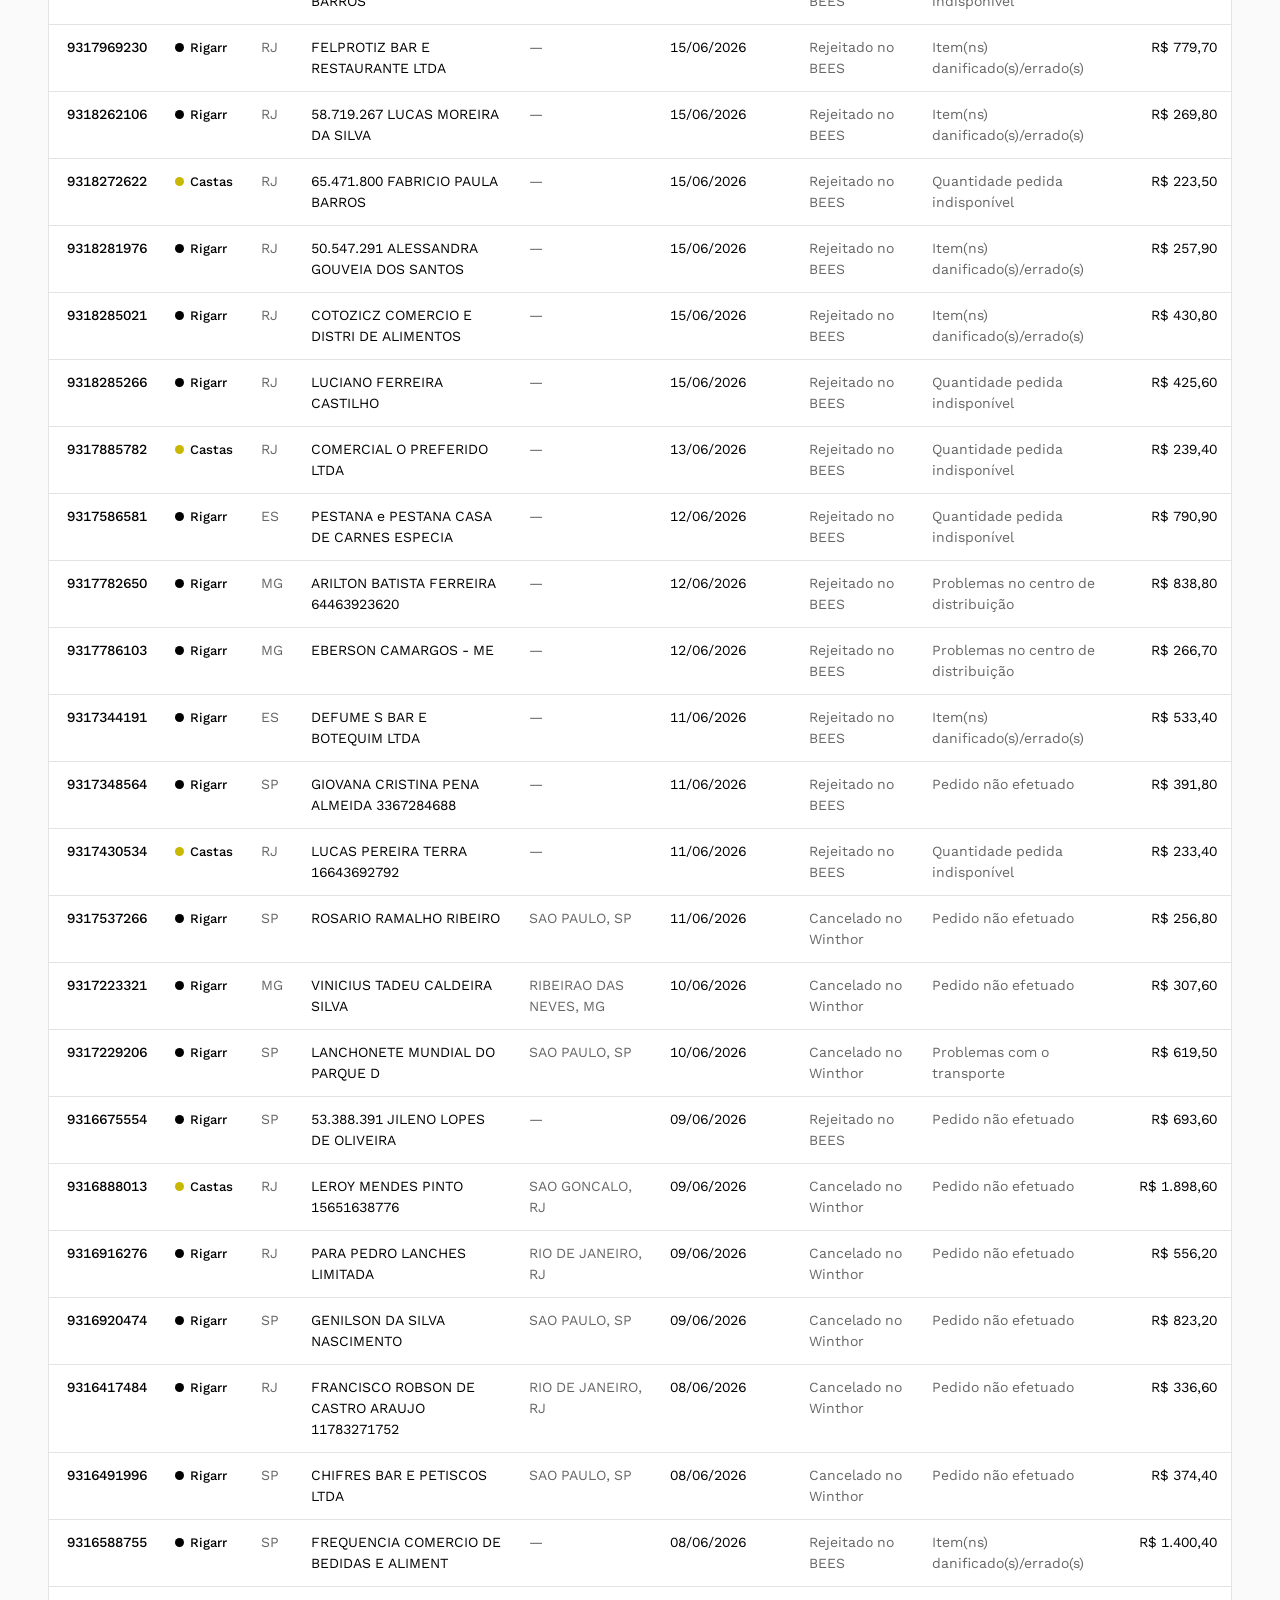
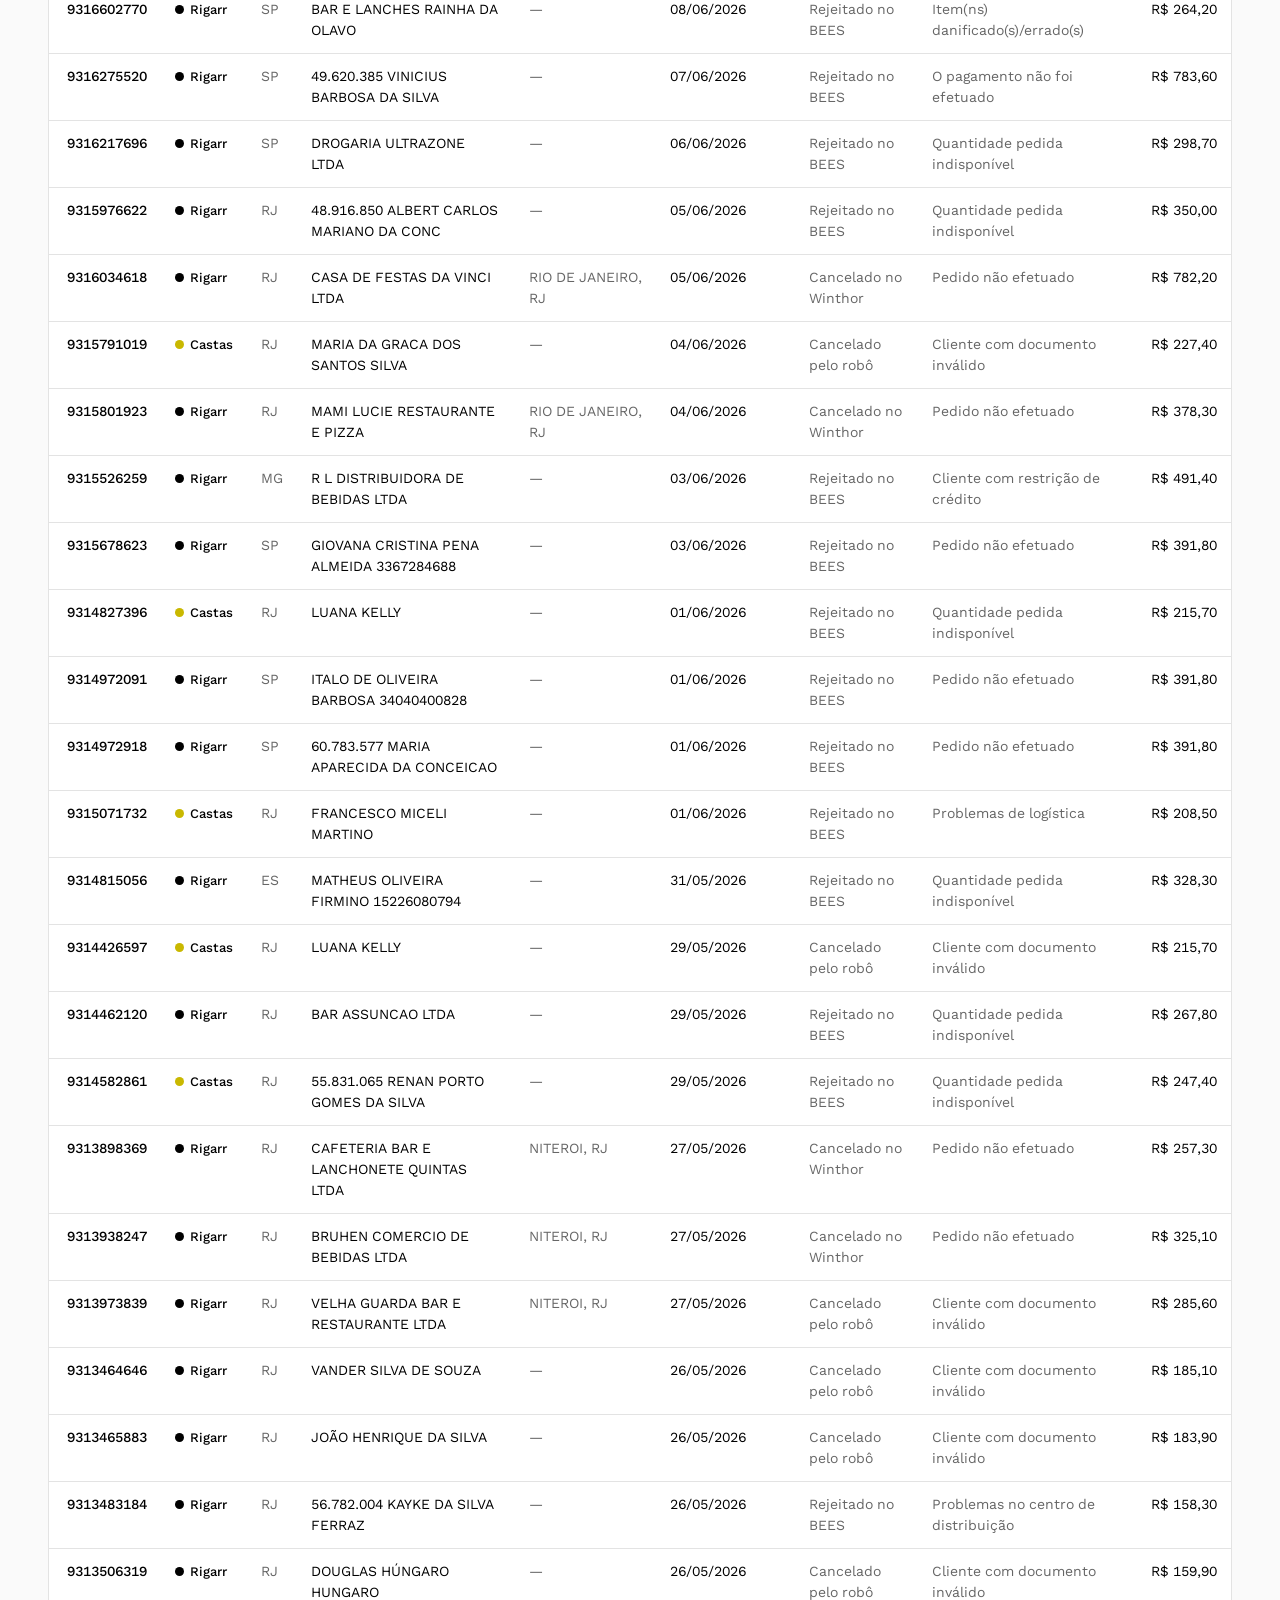
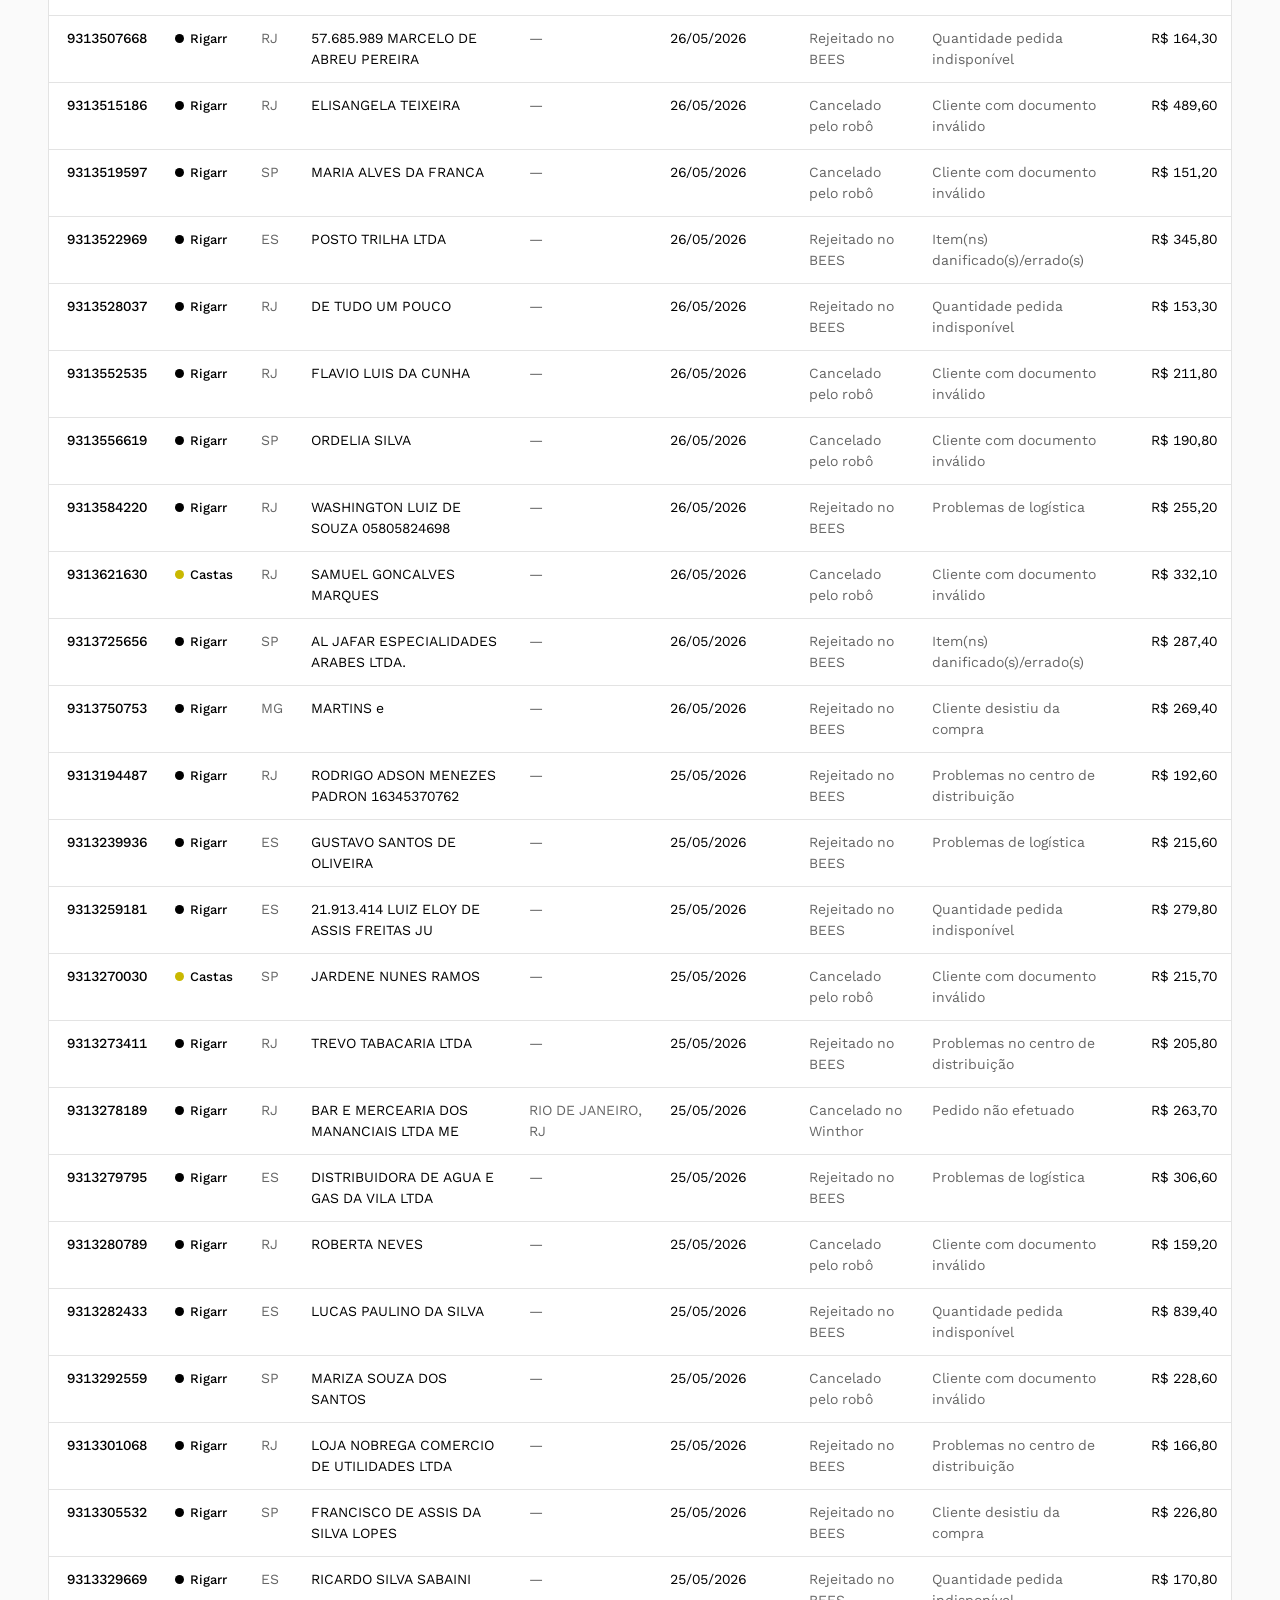
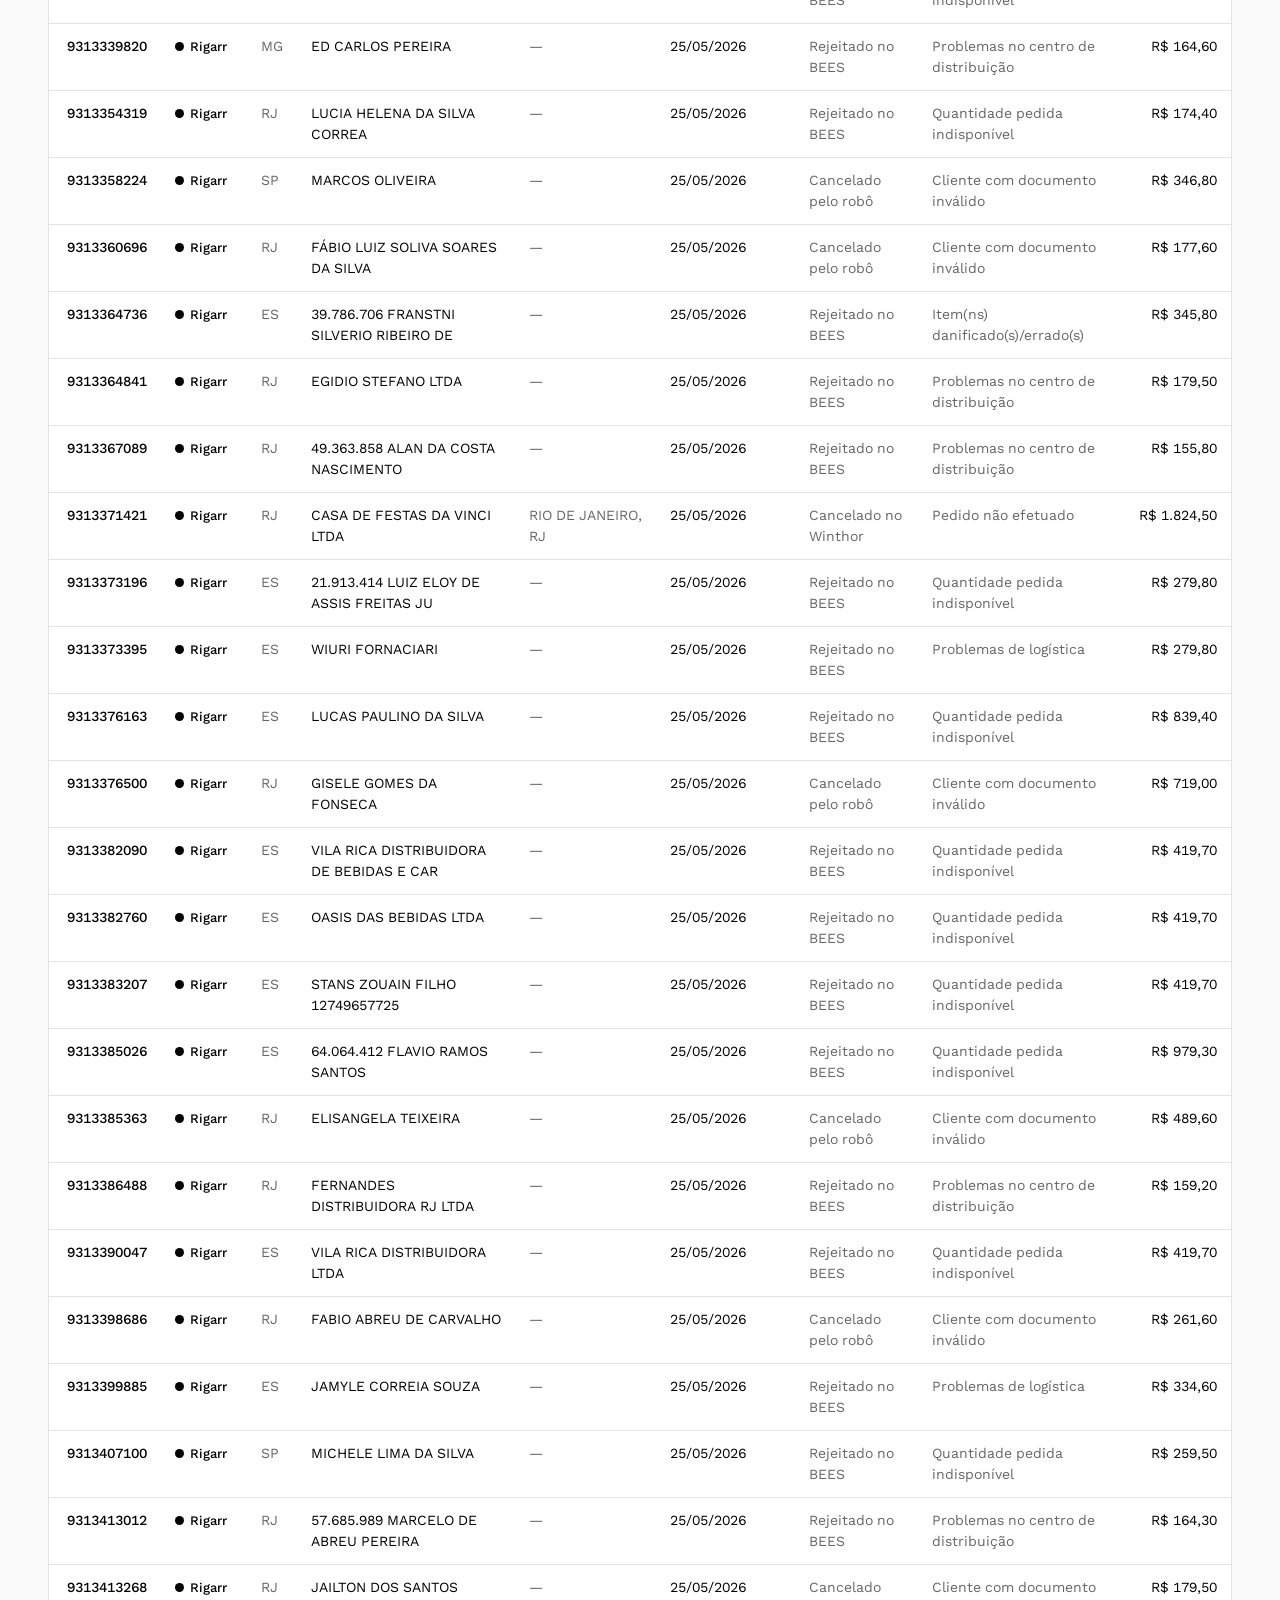
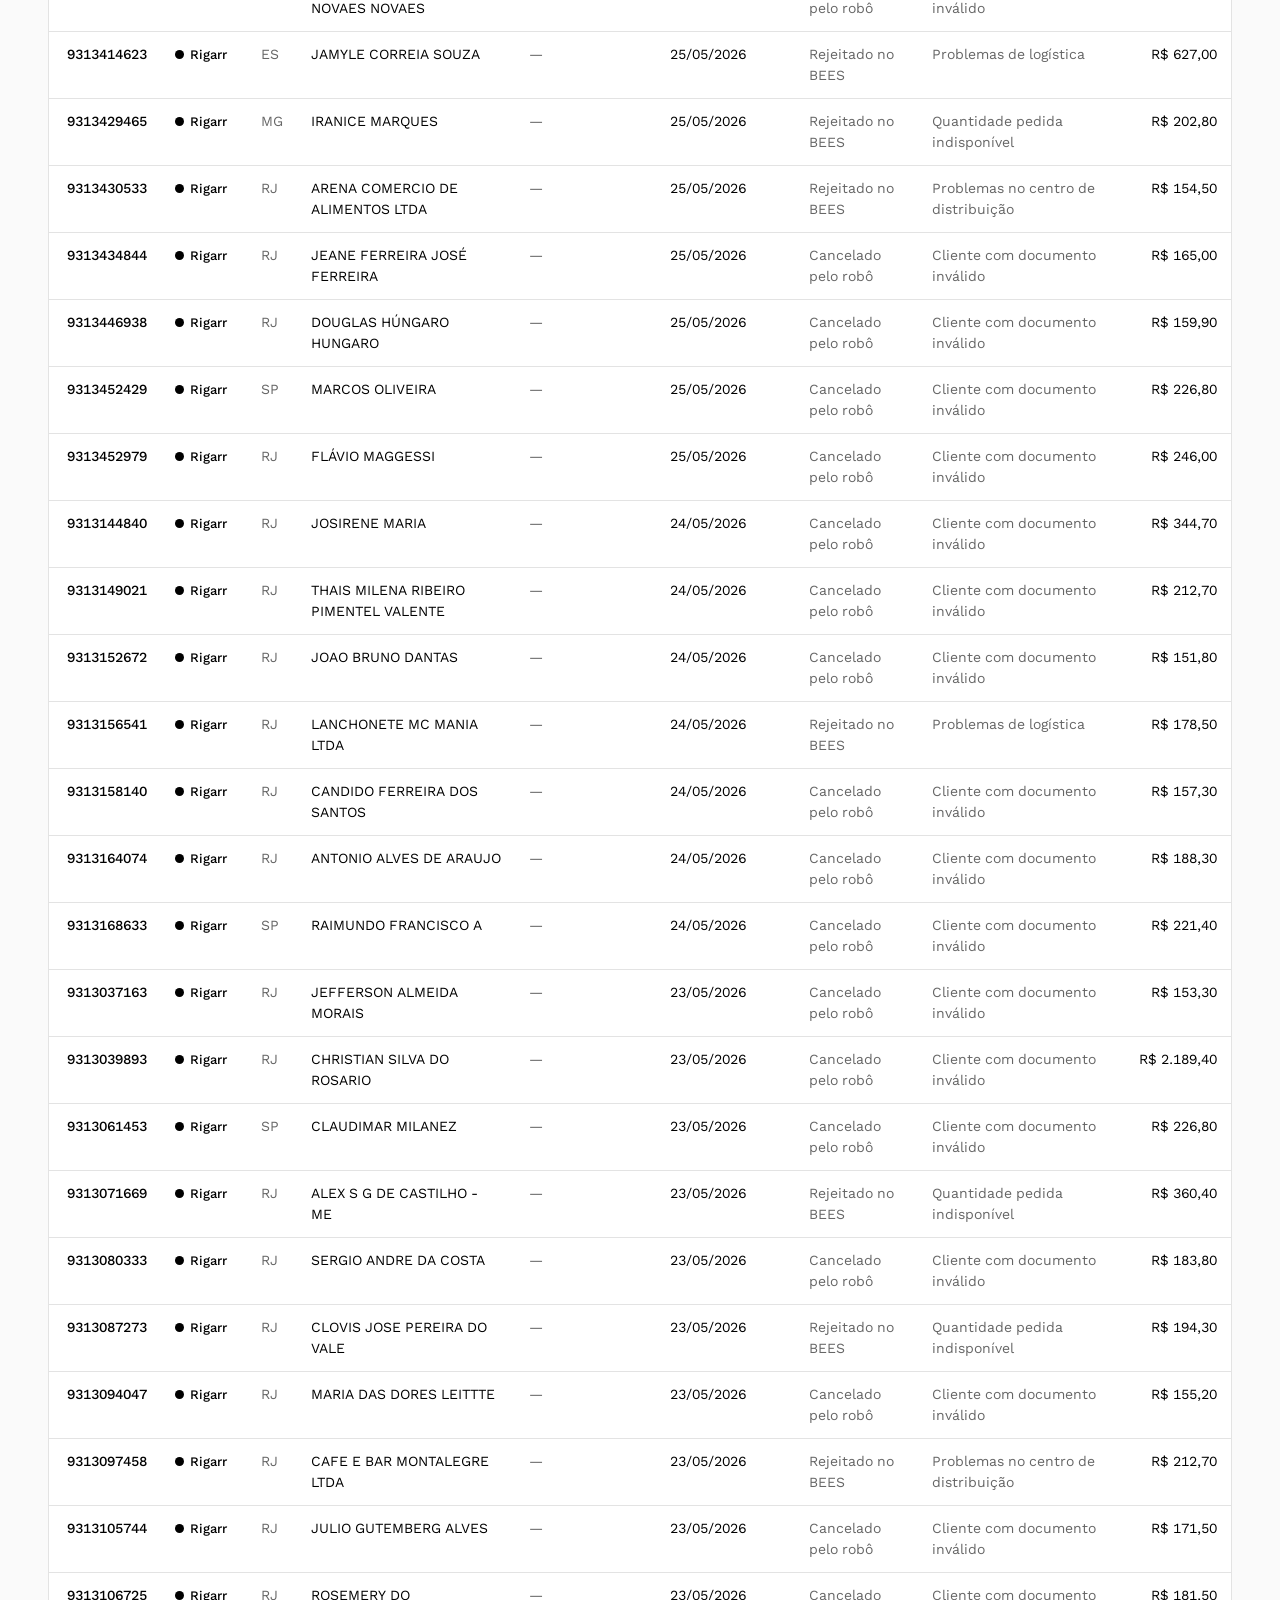
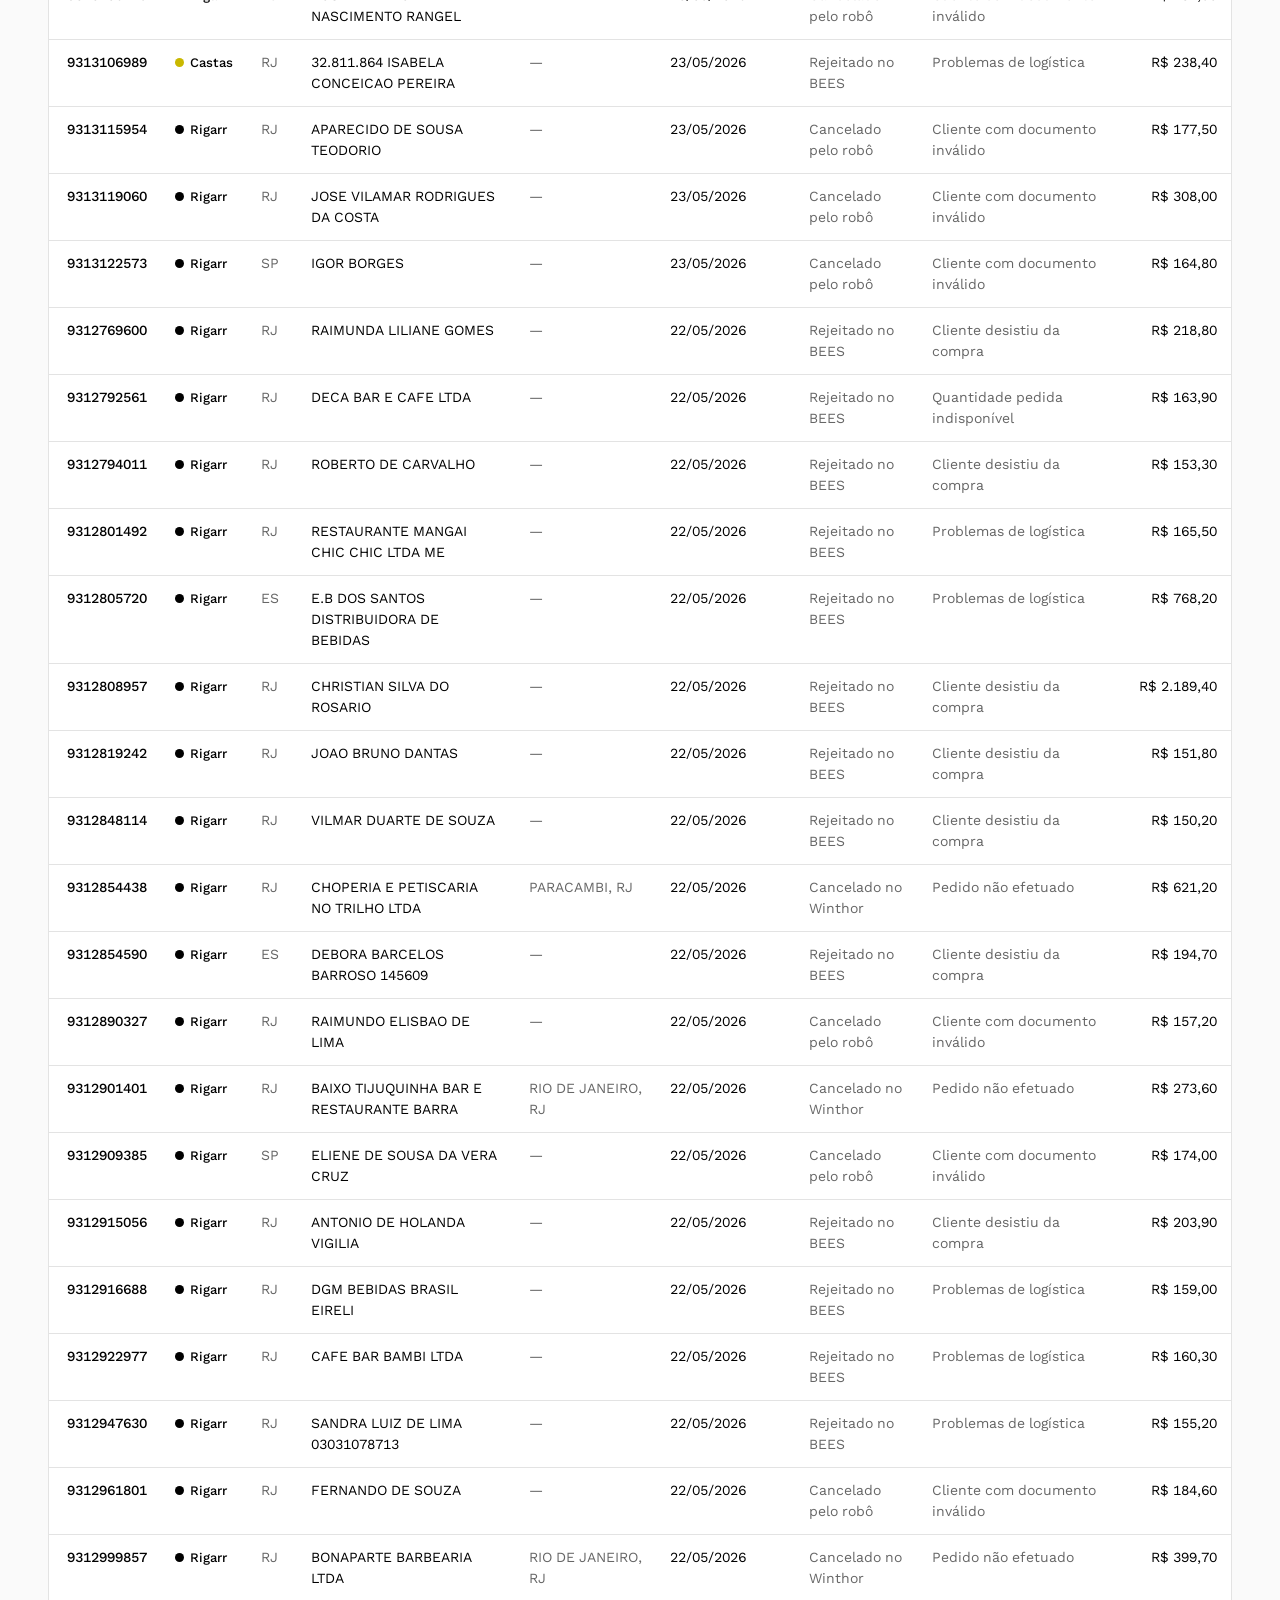
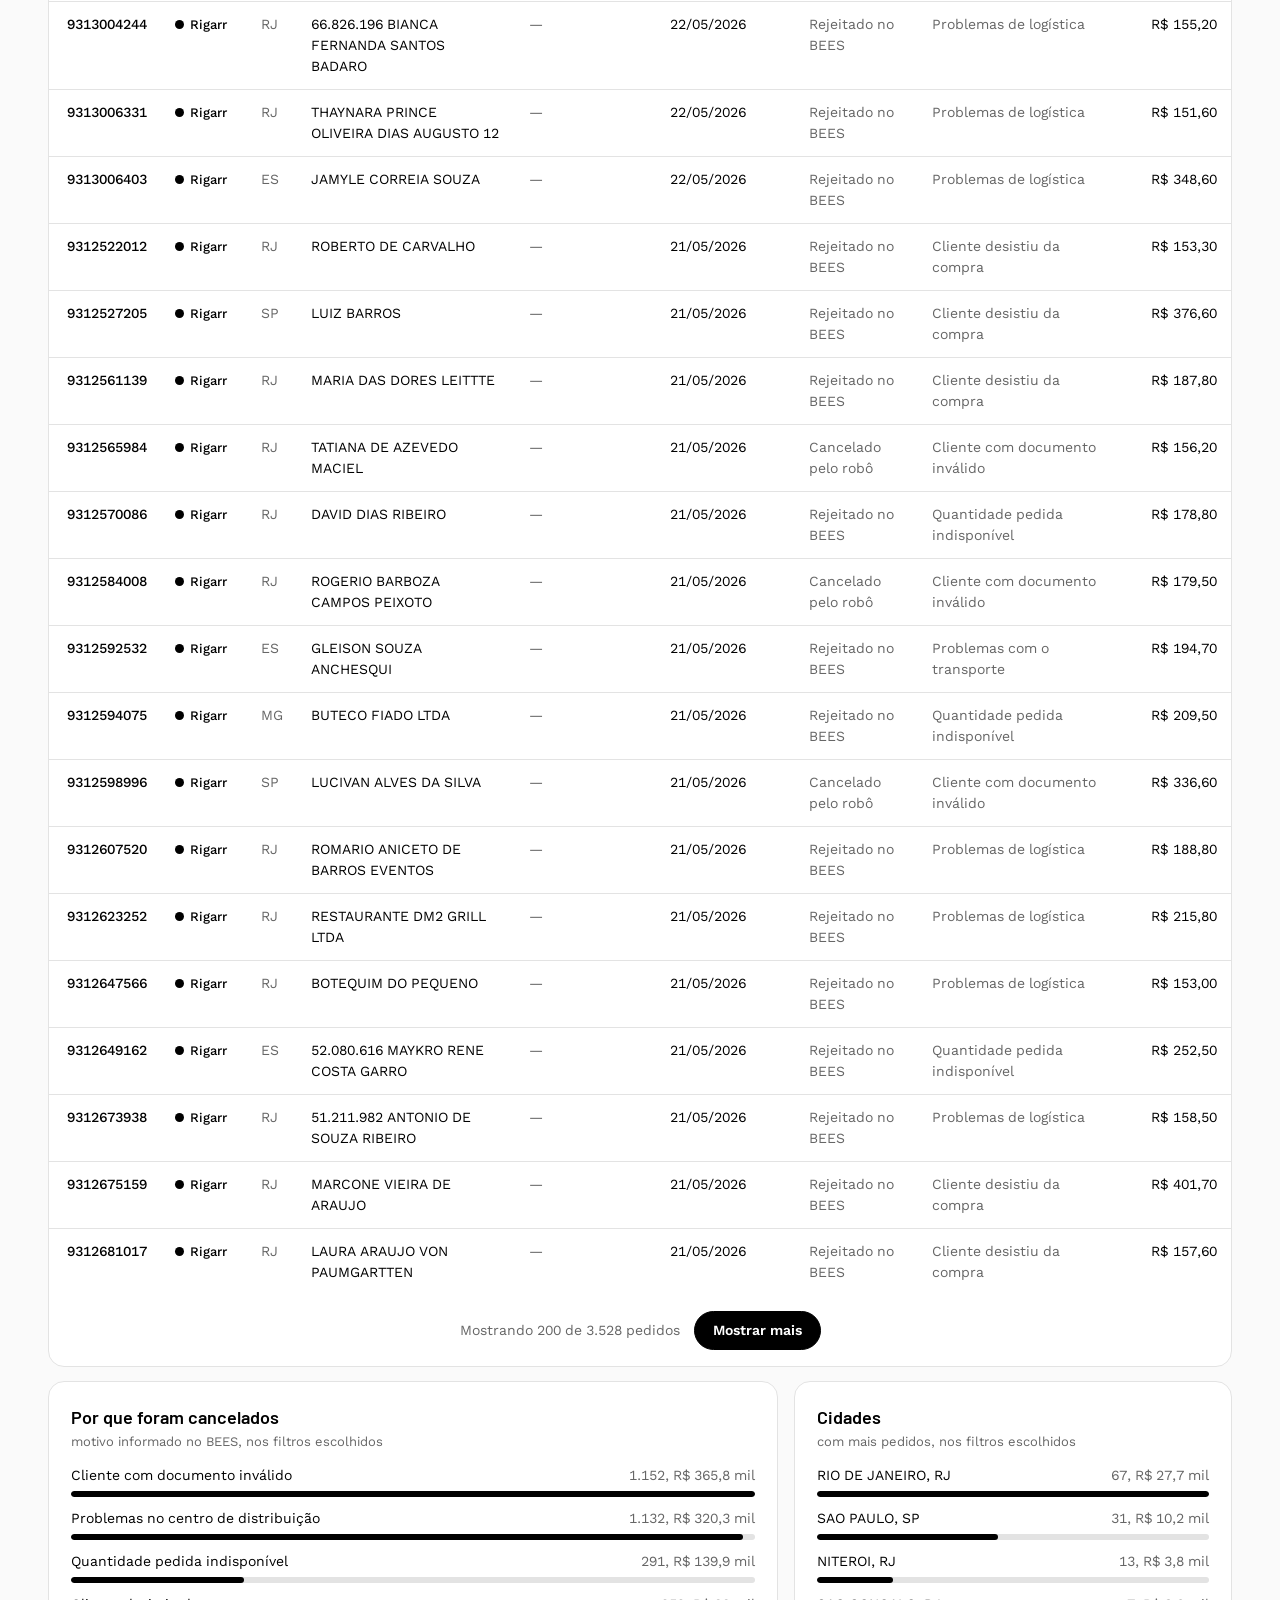
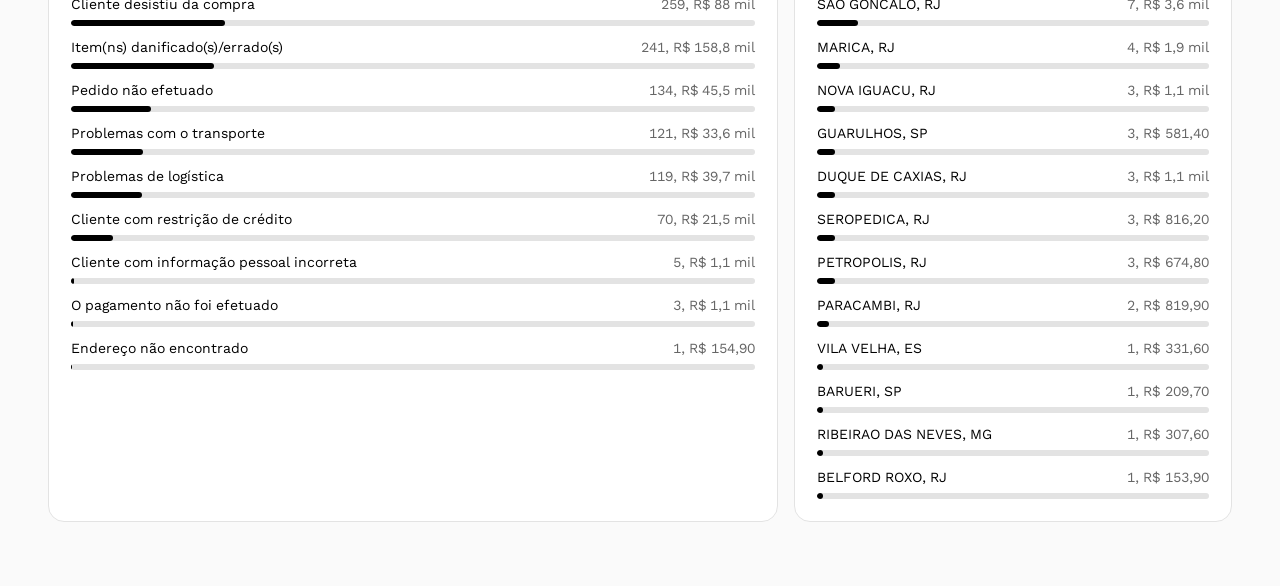
==== commit fde44f20: "Atualiza dados 29/09/2026 13:50" ====
--- a/cancelados.html
+++ b/cancelados.html
@@ -35,7 +35,7 @@
     <button data-aba="resumo">Resumo</button>
   </div>
 
-  <div id="aba-pedidos" class="tabela-wrap"><table id="t-pedidos"></table><div class="mais" id="mais"></div></div>
+  <div id="aba-pedidos" class="tabela-wrap"><table id="t-pedidos"></table><div class="mostrar-mais" id="mais"></div></div>
   <div id="aba-resumo" class="grade g-2" hidden style="margin-top:14px">
     <div class="card"><h2></h2><div id="r-1"></div></div>
     <div class="card"><h2>Cidades <small>com mais pedidos, nos filtros escolhidos</small></h2><div id="r-2"></div></div>
--- a/estilo.css
+++ b/estilo.css
@@ -283,5 +283,5 @@
 .filtros.f-hist input { grid-column: 1 / -1; }
 @media (max-width: 1100px) { .filtros.f-hist { grid-template-columns: 1fr 1fr 1fr; } }
 @media (max-width: 640px) { .filtros.f-hist { grid-template-columns: 1fr 1fr; } }
-.mais { display: flex; align-items: center; justify-content: center; gap: 14px; padding: 16px; color: var(--apagado); font-size: 14px; }
-.mais .botao { padding: 8px 18px; }
+.mostrar-mais { display: flex; align-items: center; justify-content: center; gap: 14px; padding: 16px; color: var(--apagado); font-size: 14px; }
+.mostrar-mais .botao { padding: 8px 18px; }
